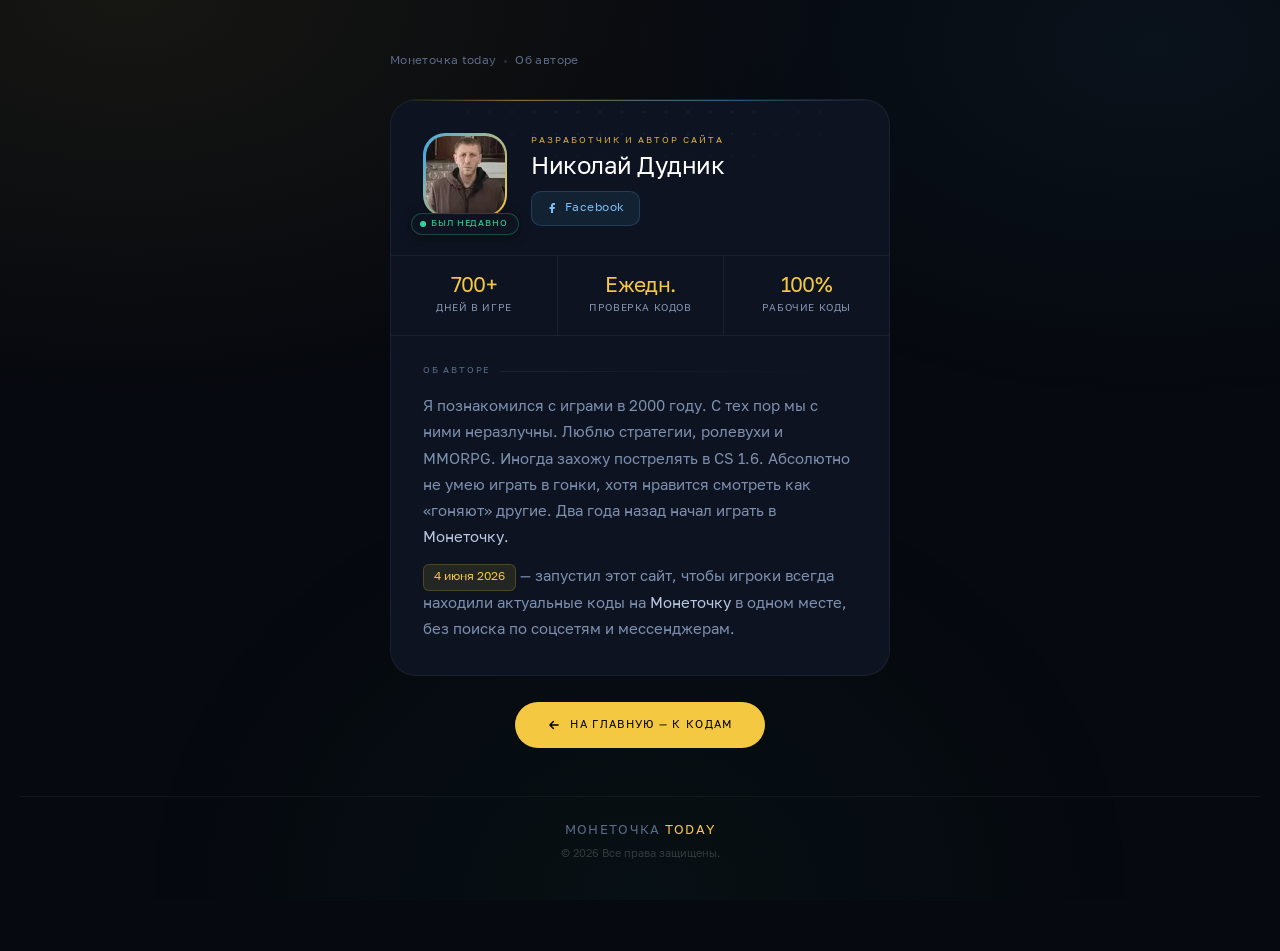
==== autor.html @ 675f3000 "Update autor.html" ====
<!DOCTYPE html>
<html lang="ru">
<head>
  <meta charset="utf-8"/>
  <meta content="width=device-width, initial-scale=1.0" name="viewport"/>
  <title>Николай Дудник — автор сайта Монеточка today</title>
  <meta name="description" content="Об авторе сайта monetochka.today — Николай Дудник, ежедневно проверяет промокоды для игры Монеточка."/>
  <link rel="canonical" href="https://monetochka.today/author.html"/>
  <meta property="og:url" content="https://monetochka.today/author.html"/>
  <meta property="og:type" content="profile"/>
  <meta property="og:title" content="Николай Дудник — автор Монеточка today"/>
  <meta property="og:description" content="Ежедневно проверяю промокоды для игры Монеточка и публикую только рабочие."/>
  <meta property="og:image" content="https://monetochka.today/image/au.webp"/>
  <meta property="og:locale" content="ru_RU"/>

  <script type="application/ld+json">
  {
    "@context": "https://schema.org",
    "@type": "Person",
    "name": "Николай Дудник",
    "description": "Автор сайта monetochka.today, ежедневно проверяет промокоды для игры Монеточка.",
    "url": "https://monetochka.today/author.html",
    "image": "https://monetochka.today/image/t1dgt-druqu.webp",
    "sameAs": ["https://www.facebook.com/100064073311598"]
  }
  </script>

  <style>
    @font-face {
      font-family: 'Golos Text';
      src: url('fonts/GolosTextVF-Regular.woff2') format('woff2');
      font-weight: 100 900;
      font-style: normal;
      font-display: swap;
    }

    *, *::before, *::after { box-sizing: border-box; margin: 0; padding: 0; }

    @media (prefers-reduced-motion: reduce) {
      *, *::before, *::after { animation: none !important; transition-duration: 0.01ms !important; }
    }

    :root {
      --bg:       #06090f;
      --c1:       #0d1320;
      --c2:       #111827;
      --gold:     #f5c842;
      --gold2:    #e8b820;
      --gold-a:   rgba(245,200,66,0.10);
      --gold-b:   rgba(245,200,66,0.20);
      --blue:     #4ea8de;
      --blue-a:   rgba(78,168,222,0.10);
      --blue-b:   rgba(78,168,222,0.22);
      --green:    #34d399;
      --green-a:  rgba(52,211,153,0.12);
      --green-b:  rgba(52,211,153,0.28);
      --text:     #dde4f0;
      --muted:    #5a6a88;
      --muted2:   #8494b0;
      --line:     rgba(255,255,255,0.055);
      --t:        0.22s cubic-bezier(.4,0,.2,1);
    }

    html { scroll-behavior: smooth; -webkit-text-size-adjust: 100%; }

    body {
      font-family: 'Golos Text', system-ui, sans-serif;
      font-size: 15px;
      line-height: 1.6;
      color: var(--text);
      background: var(--bg);
      min-height: 100vh;
      -webkit-font-smoothing: antialiased;
      overflow-x: hidden;
    }

    body::before {
      content: '';
      position: fixed;
      inset: 0;
      pointer-events: none;
      z-index: 0;
      background:
        radial-gradient(ellipse 55% 45% at 10% 0%,   rgba(245,200,66,.07) 0%, transparent 100%),
        radial-gradient(ellipse 45% 40% at 90% 5%,   rgba(78,168,222,.06) 0%, transparent 100%),
        radial-gradient(ellipse 40% 50% at 50% 100%, rgba(52,211,153,.04) 0%, transparent 100%);
    }

    .page {
      position: relative;
      z-index: 1;
      display: flex;
      flex-direction: column;
      align-items: center;
      padding: 52px 20px 64px;
    }

    .wrap {
      width: 100%;
      max-width: 500px;
    }

    /* BREADCRUMB */
    .crumb {
      display: flex;
      align-items: center;
      gap: 8px;
      margin-bottom: 28px;
      font-size: 12px;
      font-weight: 500;
      letter-spacing: 0.03em;
      color: var(--muted);
    }
    .crumb a { color: var(--muted); text-decoration: none; transition: color var(--t); }
    .crumb a:hover { color: var(--gold); }
    .crumb-sep { width: 3px; height: 3px; border-radius: 50%; background: var(--muted); opacity: 0.35; }

    /* CARD */
    .card {
      background: var(--c1);
      border: 1px solid var(--line);
      border-radius: 26px;
      overflow: hidden;
      animation: rise 0.55s cubic-bezier(.16,1,.3,1) both;
    }

    @keyframes rise {
      from { opacity: 0; transform: translateY(20px) scale(0.985); }
      to   { opacity: 1; transform: none; }
    }

    .card-strip {
      height: 1px;
      background: linear-gradient(90deg, transparent 0%, var(--gold) 25%, var(--blue) 65%, transparent 100%);
      opacity: 0.5;
    }

    /* HERO — горизонтальный, аватар и текст по центру */
    .hero {
      padding: 32px 32px 28px;
      display: flex;
      gap: 24px;
      align-items: center;
      position: relative;
      overflow: hidden;
    }

    .hero::before {
      content: '';
      position: absolute;
      inset: 0;
      background-image: radial-gradient(circle, rgba(255,255,255,0.07) 1px, transparent 1px);
      background-size: 22px 22px;
      mask-image: radial-gradient(ellipse 90% 100% at 50% -10%, black 0%, transparent 72%);
      pointer-events: none;
    }

    /* AVATAR */
    .av-wrap {
      flex-shrink: 0;
      position: relative;
      z-index: 1;
      /* отступ снизу под бейджик */
      margin-bottom: 10px;
    }

    .av-ring {
      width: 84px;
      height: 84px;
      border-radius: 22px;
      padding: 2.5px;
      background: conic-gradient(from 140deg, var(--gold) 0deg, var(--blue) 160deg, var(--gold) 360deg);
      animation: spin-ring 8s linear infinite;
    }

    @keyframes spin-ring {
      from { filter: hue-rotate(0deg); }
      to   { filter: hue-rotate(360deg); }
    }

    .av-inner {
      width: 100%;
      height: 100%;
      border-radius: 20px;
      overflow: hidden;
      background: var(--c2);
    }

    .av-inner img {
      display: block;
      width: 100%;
      height: 100%;
      object-fit: cover;
    }

    .av-badge {
      position: absolute;
      bottom: -18px;
      left: 50%;
      transform: translateX(-50%);
      display: flex;
      align-items: center;
      gap: 5px;
      background: var(--c1);
      border: 1px solid var(--green-b);
      border-radius: 20px;
      padding: 3px 10px 3px 8px;
      white-space: nowrap;
      box-shadow: 0 2px 12px rgba(0,0,0,0.4);
    }

    .av-dot {
      width: 6px;
      height: 6px;
      border-radius: 50%;
      background: var(--green);
      flex-shrink: 0;
      animation: pulse-dot 2.4s ease-in-out infinite;
    }

    @keyframes pulse-dot {
      0%, 100% { opacity: 1; }
      50%       { opacity: 0.35; }
    }

    .av-label {
      font-size: 9px;
      font-weight: 700;
      letter-spacing: 0.1em;
      text-transform: uppercase;
      color: var(--green);
    }

    /* NAME / ROLE */
    .hero-info {
      flex: 1;
      min-width: 0;
      position: relative;
      z-index: 1;
      display: flex;
      flex-direction: column;
      gap: 6px;
    }

    .hero-eyebrow {
      font-size: 9px;
      font-weight: 700;
      letter-spacing: 0.22em;
      text-transform: uppercase;
      color: var(--gold);
      opacity: 0.85;
    }

    .hero-name {
      font-size: 24px;
      font-weight: 800;
      letter-spacing: -0.02em;
      color: #fff;
      line-height: 1.1;
    }

    .fb-btn {
      display: inline-flex;
      align-items: center;
      gap: 7px;
      align-self: flex-start;
      background: var(--blue-a);
      border: 1px solid var(--blue-b);
      color: #7bbef6;
      padding: 7px 14px;
      border-radius: 10px;
      font-size: 12px;
      font-weight: 700;
      letter-spacing: 0.04em;
      text-decoration: none;
      margin-top: 4px;
      transition: background var(--t), border-color var(--t), transform var(--t);
    }

    .fb-btn:hover {
      background: rgba(78,168,222,0.16);
      border-color: rgba(78,168,222,0.38);
      transform: translateY(-1px);
      color: #a8d4f8;
    }

    .fb-btn svg {
      width: 12px; height: 12px;
      fill: currentColor;
      flex-shrink: 0;
    }

    /* STATS */
    .stats {
      display: grid;
      grid-template-columns: repeat(3, 1fr);
      border-top: 1px solid var(--line);
    }

    .stat {
      padding: 20px 10px;
      text-align: center;
      position: relative;
      transition: background var(--t);
    }

    .stat + .stat { border-left: 1px solid var(--line); }
    .stat:hover { background: var(--gold-a); }

    .stat::after {
      content: '';
      position: absolute;
      top: 0; left: 0; right: 0;
      height: 1px;
      background: var(--gold);
      opacity: 0;
      transition: opacity var(--t);
    }
    .stat:hover::after { opacity: 0.35; }

    .stat-n {
      font-size: 21px;
      font-weight: 800;
      letter-spacing: -0.025em;
      color: var(--gold);
      line-height: 1;
      margin-bottom: 5px;
    }

    .stat-l {
      font-size: 10px;
      font-weight: 600;
      letter-spacing: 0.06em;
      text-transform: uppercase;
      color: var(--muted2);
      line-height: 1.3;
    }

    /* BIO */
    .bio {
      padding: 28px 32px 32px;
      border-top: 1px solid var(--line);
    }

    .bio-heading {
      font-size: 9px;
      font-weight: 700;
      letter-spacing: 0.2em;
      text-transform: uppercase;
      color: var(--muted);
      margin-bottom: 16px;
      display: flex;
      align-items: center;
      gap: 10px;
    }
    .bio-heading::after {
      content: '';
      flex: 1;
      height: 1px;
      background: linear-gradient(90deg, var(--line), transparent);
    }

    .bio p {
      font-size: 14.5px;
      line-height: 1.8;
      color: #7c8fae;
      margin-bottom: 13px;
    }

    .bio p:last-child { margin-bottom: 0; }

    .bio strong {
      color: #b8c8e0;
      font-weight: 600;
    }

    .date-chip {
      display: inline-flex;
      align-items: center;
      gap: 5px;
      background: var(--gold-a);
      border: 1px solid var(--gold-b);
      color: var(--gold);
      font-size: 11.5px;
      font-weight: 700;
      padding: 2px 10px;
      border-radius: 6px;
      vertical-align: middle;
    }

    /* BACK BUTTON */
    .back {
      margin-top: 26px;
      text-align: center;
    }

    .btn-back {
      display: inline-flex;
      align-items: center;
      gap: 9px;
      background: var(--gold);
      color: #000;
      font-size: 11px;
      font-weight: 800;
      letter-spacing: 0.12em;
      text-transform: uppercase;
      padding: 14px 32px;
      border-radius: 50px;
      text-decoration: none;
      position: relative;
      overflow: hidden;
      transition: transform var(--t), box-shadow var(--t);
      box-shadow: 0 0 0 0 rgba(245,200,66,0);
    }

    .btn-back::before {
      content: '';
      position: absolute;
      top: 0;
      left: -75%;
      width: 50%;
      height: 100%;
      background: linear-gradient(90deg, transparent, rgba(255,255,255,0.35), transparent);
      transform: skewX(-20deg);
      animation: shimmer 3.5s ease-in-out infinite;
    }

    @keyframes shimmer {
      0%, 70%  { left: -75%; }
      100%     { left: 150%; }
    }

    .btn-back:hover {
      transform: translateY(-2px);
      box-shadow: 0 10px 30px rgba(245,200,66,0.28);
    }

    .btn-back:active { transform: translateY(0); }

    .btn-back svg {
      width: 14px; height: 14px;
      flex-shrink: 0;
      transition: transform var(--t);
    }

    .btn-back:hover svg { transform: translateX(-3px); }

    /* FOOTER */
    footer {
      position: relative;
      z-index: 1;
      width: 100%;
      text-align: center;
      margin-top: 48px;
      padding: 24px 20px;
      border-top: 1px solid var(--line);
    }

    .f-logo {
      font-size: 13px;
      font-weight: 800;
      letter-spacing: 0.1em;
      text-transform: uppercase;
      color: var(--muted);
      margin-bottom: 4px;
    }
    .f-logo span { color: var(--gold); }
    .f-copy { font-size: 11px; color: rgba(255,255,255,0.18); }

    /* RESPONSIVE */
    @media (max-width: 520px) {
      .page { padding: 32px 14px 52px; }
      .hero { padding: 24px 20px 22px; gap: 18px; }
      .bio  { padding: 22px 20px 26px; }
      .hero-name { font-size: 21px; }
      .av-ring { width: 74px; height: 74px; border-radius: 19px; }
      .av-inner { border-radius: 17px; }
    }

    @media (max-width: 360px) {
      .hero { flex-direction: column; align-items: center; text-align: center; }
      .fb-btn { align-self: center; }
    }
  </style>
</head>
<body>

<div class="page">
  <div class="wrap">

    <nav class="crumb" aria-label="Навигация">
      <a href="/">Монеточка today</a>
      <span class="crumb-sep"></span>
      <span>Об авторе</span>
    </nav>

    <div class="card">
      <div class="card-strip" aria-hidden="true"></div>

      <!-- HERO -->
      <div class="hero">
        <div class="av-wrap">
          <div class="av-ring" aria-hidden="true">
            <div class="av-inner">
              <img src="image/au.webp" alt="Фото Николая Дудника" width="84" height="84" loading="eager"/>
            </div>
          </div>
          <div class="av-badge" role="status">
            <span class="av-dot"></span>
            <span class="av-label" id="status-text">Онлайн</span>
          </div>
        </div>

        <div class="hero-info">
          <div class="hero-eyebrow">Разработчик и автор сайта</div>
          <h1 class="hero-name">Николай Дудник</h1>
          <a class="fb-btn"
             href="https://www.facebook.com/profile.php?id=100064073311598"
             rel="nofollow noopener noreferrer"
             target="_blank"
             aria-label="Профиль в Facebook">
            <svg viewBox="0 0 24 24" aria-hidden="true">
              <path d="M18 2H15C13.67 2 12.4 2.53 11.46 3.46C10.53 4.4 10 5.67 10 7V10H7V14H10V22H14V14H17L18 10H14V7C14 6.73 14.11 6.48 14.29 6.29C14.48 6.11 14.73 6 15 6H18V2Z"/>
            </svg>
            Facebook
          </a>
        </div>
      </div>

      <!-- STATS -->
      <div class="stats" role="list" aria-label="Статистика">
        <div class="stat" role="listitem">
          <div class="stat-n">700+</div>
          <div class="stat-l">Дней в игре</div>
        </div>
        <div class="stat" role="listitem">
          <div class="stat-n">Ежедн.</div>
          <div class="stat-l">Проверка кодов</div>
        </div>
        <div class="stat" role="listitem">
          <div class="stat-n">100%</div>
          <div class="stat-l">Рабочие коды</div>
        </div>
      </div>

      <!-- BIO -->
      <div class="bio">
        <div class="bio-heading" aria-hidden="true">Об авторе</div>
        <p>Я познакомился с играми в 2000 году. С тех пор мы с ними неразлучны. Люблю стратегии, ролевухи и MMORPG. Иногда захожу пострелять в CS&nbsp;1.6. Абсолютно не умею играть в гонки, хотя нравится смотреть как «гоняют» другие. Два года назад начал играть в <strong>Монеточку.</strong></p>
        <p><span class="date-chip">4 июня 2026</span> — запустил этот сайт, чтобы игроки всегда находили актуальные коды на <strong>Монеточку</strong> в одном месте, без поиска по соцсетям и мессенджерам.</p>
      </div>
    </div>

    <div class="back">
      <a class="btn-back" href="/">
        <svg fill="none" viewBox="0 0 24 24" aria-hidden="true">
          <path d="M19 12H5M5 12L11 18M5 12L11 6" stroke="currentColor" stroke-linecap="round" stroke-linejoin="round" stroke-width="2.5"/>
        </svg>
        На главную — к кодам
      </a>
    </div>

  </div>

  <footer>
    <div class="f-logo">Монеточка <span>today</span></div>
    <div class="f-copy">© 2026 Все права защищены.</div>
  </footer>
</div>

<script src="script.js" defer></script>

</body>
</html>
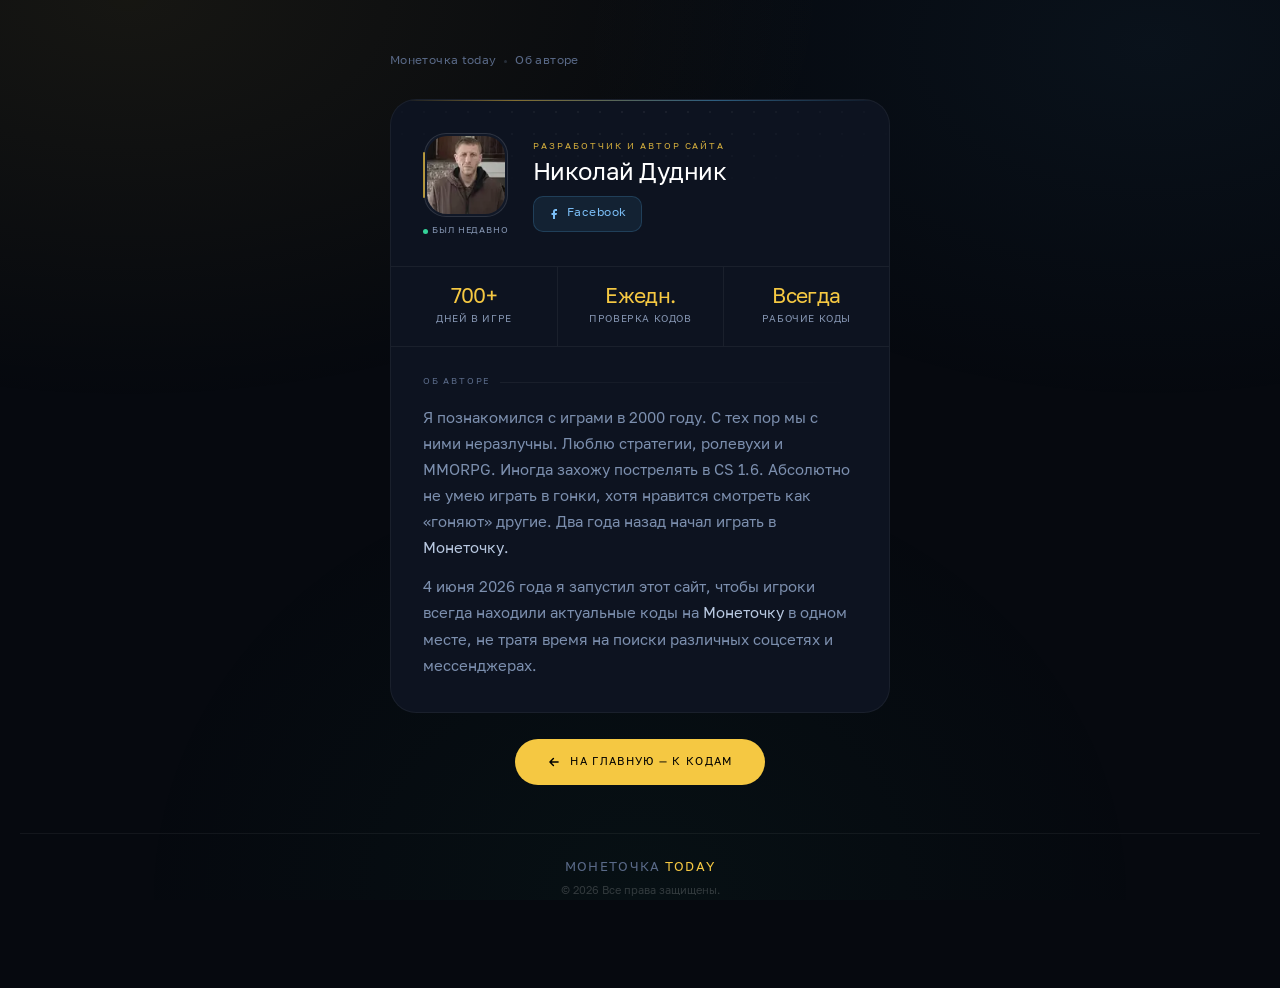
==== commit 1e1fbae8: "Update autor.html" ====
--- a/autor.html
+++ b/autor.html
@@ -12,492 +12,95 @@
   <meta property="og:description" content="Ежедневно проверяю промокоды для игры Монеточка и публикую только рабочие."/>
   <meta property="og:image" content="https://monetochka.today/image/au.webp"/>
   <meta property="og:locale" content="ru_RU"/>
+  <script type="application/ld+json">
+  {"@context":"https://schema.org","@type":"Person","name":"Николай Дудник","description":"Автор сайта monetochka.today, ежедневно проверяет промокоды для игры Монеточка.","url":"https://monetochka.today/author.html","image":"https://monetochka.today/image/t1dgt-druqu.webp","sameAs":["https://www.facebook.com/100064073311598"]}
+  </script>
+  <style>
+    @font-face{font-family:'Golos Text';src:url('fonts/GolosTextVF-Regular.woff2') format('woff2');font-weight:100 900;font-style:normal;font-display:swap}
+    *,*::before,*::after{box-sizing:border-box;margin:0;padding:0}
+    @media(prefers-reduced-motion:reduce){*,*::before,*::after{animation:none!important;transition-duration:0.01ms!important}}
+    :root{
+      --bg:#06090f;--c1:#0d1320;--c2:#111827;
+      --gold:#f5c842;--gold2:#e8b820;--gold-a:rgba(245,200,66,0.10);--gold-b:rgba(245,200,66,0.20);
+      --blue:#4ea8de;--blue-a:rgba(78,168,222,0.10);--blue-b:rgba(78,168,222,0.22);
+      --green:#34d399;--green-a:rgba(52,211,153,0.12);--green-b:rgba(52,211,153,0.28);
+      --text:#dde4f0;--muted:#5a6a88;--muted2:#8494b0;
+      --line:rgba(255,255,255,0.055);--t:0.22s cubic-bezier(.4,0,.2,1)
+    }
+    html{scroll-behavior:smooth;-webkit-text-size-adjust:100%}
+    body{font-family:'Golos Text',system-ui,sans-serif;font-size:15px;line-height:1.6;color:var(--text);background:var(--bg);min-height:100vh;-webkit-font-smoothing:antialiased;overflow-x:hidden}
+    body::before{content:'';position:fixed;inset:0;pointer-events:none;z-index:0;background:radial-gradient(ellipse 55% 45% at 10% 0%,rgba(245,200,66,.07) 0%,transparent 100%),radial-gradient(ellipse 45% 40% at 90% 5%,rgba(78,168,222,.06) 0%,transparent 100%),radial-gradient(ellipse 40% 50% at 50% 100%,rgba(52,211,153,.04) 0%,transparent 100%)}
+    .page{position:relative;z-index:1;display:flex;flex-direction:column;align-items:center;padding:52px 20px 64px}
+    .wrap{width:100%;max-width:500px}
+    .crumb{display:flex;align-items:center;gap:8px;margin-bottom:28px;font-size:12px;font-weight:500;letter-spacing:0.03em;color:var(--muted)}
+    .crumb a{color:var(--muted);text-decoration:none;transition:color var(--t)}
+    .crumb a:hover{color:var(--gold)}
+    .crumb-sep{width:3px;height:3px;border-radius:50%;background:var(--muted);opacity:0.35}
+    .card{background:var(--c1);border:1px solid var(--line);border-radius:26px;overflow:hidden;animation:rise 0.55s cubic-bezier(.16,1,.3,1) both}
+    @keyframes rise{from{opacity:0;transform:translateY(20px) scale(0.985)}to{opacity:1;transform:none}}
+    .card-strip{height:1px;background:linear-gradient(90deg,transparent 0%,var(--gold) 25%,var(--blue) 65%,transparent 100%);opacity:0.5}
+    .hero{padding:32px 32px 28px;display:flex;gap:24px;align-items:center;position:relative;overflow:hidden}
+    .hero::before{content:'';position:absolute;inset:0;background-image:radial-gradient(circle,rgba(255,255,255,0.07) 1px,transparent 1px);background-size:22px 22px;mask-image:radial-gradient(ellipse 90% 100% at 50% -10%,black 0%,transparent 72%);pointer-events:none}
 
-  <script type="application/ld+json">
-  {
-    "@context": "https://schema.org",
-    "@type": "Person",
-    "name": "Николай Дудник",
-    "description": "Автор сайта monetochka.today, ежедневно проверяет промокоды для игры Монеточка.",
-    "url": "https://monetochka.today/author.html",
-    "image": "https://monetochka.today/image/t1dgt-druqu.webp",
-    "sameAs": ["https://www.facebook.com/100064073311598"]
-  }
-  </script>
+    /* АВАТАРКА — строгая */
+    .av-wrap{flex-shrink:0;position:relative;z-index:1;display:flex;flex-direction:column;align-items:center;gap:7px}
+    .av-ring{width:84px;height:84px;border-radius:22px;padding:2px;background:var(--c2);border:1.5px solid rgba(255,255,255,0.12);position:relative}
+    .av-ring::before{content:'';position:absolute;left:-1.5px;top:18px;bottom:18px;width:2px;border-radius:2px;background:var(--gold);opacity:0.7}
+    .av-inner{width:100%;height:100%;border-radius:20px;overflow:hidden;background:var(--c2)}
+    .av-inner img{display:block;width:100%;height:100%;object-fit:cover;filter:saturate(0.85) brightness(0.97)}
 
-  <style>
-    @font-face {
-      font-family: 'Golos Text';
-      src: url('fonts/GolosTextVF-Regular.woff2') format('woff2');
-      font-weight: 100 900;
-      font-style: normal;
-      font-display: swap;
-    }
+    /* БЕЙДЖИК — под аватаркой, без фона */
+    .av-badge{display:flex;align-items:center;gap:4px}
+    .av-dot{width:5px;height:5px;border-radius:50%;background:var(--green);flex-shrink:0;animation:pulse-dot 2.4s ease-in-out infinite}
+    @keyframes pulse-dot{0%,100%{opacity:1}50%{opacity:0.35}}
+    .av-label{font-size:9px;font-weight:700;letter-spacing:0.1em;text-transform:uppercase;color:var(--muted2)}
 
-    *, *::before, *::after { box-sizing: border-box; margin: 0; padding: 0; }
-
-    @media (prefers-reduced-motion: reduce) {
-      *, *::before, *::after { animation: none !important; transition-duration: 0.01ms !important; }
-    }
-
-    :root {
-      --bg:       #06090f;
-      --c1:       #0d1320;
-      --c2:       #111827;
-      --gold:     #f5c842;
-      --gold2:    #e8b820;
-      --gold-a:   rgba(245,200,66,0.10);
-      --gold-b:   rgba(245,200,66,0.20);
-      --blue:     #4ea8de;
-      --blue-a:   rgba(78,168,222,0.10);
-      --blue-b:   rgba(78,168,222,0.22);
-      --green:    #34d399;
-      --green-a:  rgba(52,211,153,0.12);
-      --green-b:  rgba(52,211,153,0.28);
-      --text:     #dde4f0;
-      --muted:    #5a6a88;
-      --muted2:   #8494b0;
-      --line:     rgba(255,255,255,0.055);
-      --t:        0.22s cubic-bezier(.4,0,.2,1);
-    }
-
-    html { scroll-behavior: smooth; -webkit-text-size-adjust: 100%; }
-
-    body {
-      font-family: 'Golos Text', system-ui, sans-serif;
-      font-size: 15px;
-      line-height: 1.6;
-      color: var(--text);
-      background: var(--bg);
-      min-height: 100vh;
-      -webkit-font-smoothing: antialiased;
-      overflow-x: hidden;
-    }
-
-    body::before {
-      content: '';
-      position: fixed;
-      inset: 0;
-      pointer-events: none;
-      z-index: 0;
-      background:
-        radial-gradient(ellipse 55% 45% at 10% 0%,   rgba(245,200,66,.07) 0%, transparent 100%),
-        radial-gradient(ellipse 45% 40% at 90% 5%,   rgba(78,168,222,.06) 0%, transparent 100%),
-        radial-gradient(ellipse 40% 50% at 50% 100%, rgba(52,211,153,.04) 0%, transparent 100%);
-    }
-
-    .page {
-      position: relative;
-      z-index: 1;
-      display: flex;
-      flex-direction: column;
-      align-items: center;
-      padding: 52px 20px 64px;
-    }
-
-    .wrap {
-      width: 100%;
-      max-width: 500px;
-    }
-
-    /* BREADCRUMB */
-    .crumb {
-      display: flex;
-      align-items: center;
-      gap: 8px;
-      margin-bottom: 28px;
-      font-size: 12px;
-      font-weight: 500;
-      letter-spacing: 0.03em;
-      color: var(--muted);
-    }
-    .crumb a { color: var(--muted); text-decoration: none; transition: color var(--t); }
-    .crumb a:hover { color: var(--gold); }
-    .crumb-sep { width: 3px; height: 3px; border-radius: 50%; background: var(--muted); opacity: 0.35; }
-
-    /* CARD */
-    .card {
-      background: var(--c1);
-      border: 1px solid var(--line);
-      border-radius: 26px;
-      overflow: hidden;
-      animation: rise 0.55s cubic-bezier(.16,1,.3,1) both;
-    }
-
-    @keyframes rise {
-      from { opacity: 0; transform: translateY(20px) scale(0.985); }
-      to   { opacity: 1; transform: none; }
-    }
-
-    .card-strip {
-      height: 1px;
-      background: linear-gradient(90deg, transparent 0%, var(--gold) 25%, var(--blue) 65%, transparent 100%);
-      opacity: 0.5;
-    }
-
-    /* HERO — горизонтальный, аватар и текст по центру */
-    .hero {
-      padding: 32px 32px 28px;
-      display: flex;
-      gap: 24px;
-      align-items: center;
-      position: relative;
-      overflow: hidden;
-    }
-
-    .hero::before {
-      content: '';
-      position: absolute;
-      inset: 0;
-      background-image: radial-gradient(circle, rgba(255,255,255,0.07) 1px, transparent 1px);
-      background-size: 22px 22px;
-      mask-image: radial-gradient(ellipse 90% 100% at 50% -10%, black 0%, transparent 72%);
-      pointer-events: none;
-    }
-
-    /* AVATAR */
-    .av-wrap {
-      flex-shrink: 0;
-      position: relative;
-      z-index: 1;
-      /* отступ снизу под бейджик */
-      margin-bottom: 10px;
-    }
-
-    .av-ring {
-      width: 84px;
-      height: 84px;
-      border-radius: 22px;
-      padding: 2.5px;
-      background: conic-gradient(from 140deg, var(--gold) 0deg, var(--blue) 160deg, var(--gold) 360deg);
-      animation: spin-ring 8s linear infinite;
-    }
-
-    @keyframes spin-ring {
-      from { filter: hue-rotate(0deg); }
-      to   { filter: hue-rotate(360deg); }
-    }
-
-    .av-inner {
-      width: 100%;
-      height: 100%;
-      border-radius: 20px;
-      overflow: hidden;
-      background: var(--c2);
-    }
-
-    .av-inner img {
-      display: block;
-      width: 100%;
-      height: 100%;
-      object-fit: cover;
-    }
-
-    .av-badge {
-      position: absolute;
-      bottom: -18px;
-      left: 50%;
-      transform: translateX(-50%);
-      display: flex;
-      align-items: center;
-      gap: 5px;
-      background: var(--c1);
-      border: 1px solid var(--green-b);
-      border-radius: 20px;
-      padding: 3px 10px 3px 8px;
-      white-space: nowrap;
-      box-shadow: 0 2px 12px rgba(0,0,0,0.4);
-    }
-
-    .av-dot {
-      width: 6px;
-      height: 6px;
-      border-radius: 50%;
-      background: var(--green);
-      flex-shrink: 0;
-      animation: pulse-dot 2.4s ease-in-out infinite;
-    }
-
-    @keyframes pulse-dot {
-      0%, 100% { opacity: 1; }
-      50%       { opacity: 0.35; }
-    }
-
-    .av-label {
-      font-size: 9px;
-      font-weight: 700;
-      letter-spacing: 0.1em;
-      text-transform: uppercase;
-      color: var(--green);
-    }
-
-    /* NAME / ROLE */
-    .hero-info {
-      flex: 1;
-      min-width: 0;
-      position: relative;
-      z-index: 1;
-      display: flex;
-      flex-direction: column;
-      gap: 6px;
-    }
-
-    .hero-eyebrow {
-      font-size: 9px;
-      font-weight: 700;
-      letter-spacing: 0.22em;
-      text-transform: uppercase;
-      color: var(--gold);
-      opacity: 0.85;
-    }
-
-    .hero-name {
-      font-size: 24px;
-      font-weight: 800;
-      letter-spacing: -0.02em;
-      color: #fff;
-      line-height: 1.1;
-    }
-
-    .fb-btn {
-      display: inline-flex;
-      align-items: center;
-      gap: 7px;
-      align-self: flex-start;
-      background: var(--blue-a);
-      border: 1px solid var(--blue-b);
-      color: #7bbef6;
-      padding: 7px 14px;
-      border-radius: 10px;
-      font-size: 12px;
-      font-weight: 700;
-      letter-spacing: 0.04em;
-      text-decoration: none;
-      margin-top: 4px;
-      transition: background var(--t), border-color var(--t), transform var(--t);
-    }
-
-    .fb-btn:hover {
-      background: rgba(78,168,222,0.16);
-      border-color: rgba(78,168,222,0.38);
-      transform: translateY(-1px);
-      color: #a8d4f8;
-    }
-
-    .fb-btn svg {
-      width: 12px; height: 12px;
-      fill: currentColor;
-      flex-shrink: 0;
-    }
-
-    /* STATS */
-    .stats {
-      display: grid;
-      grid-template-columns: repeat(3, 1fr);
-      border-top: 1px solid var(--line);
-    }
-
-    .stat {
-      padding: 20px 10px;
-      text-align: center;
-      position: relative;
-      transition: background var(--t);
-    }
-
-    .stat + .stat { border-left: 1px solid var(--line); }
-    .stat:hover { background: var(--gold-a); }
-
-    .stat::after {
-      content: '';
-      position: absolute;
-      top: 0; left: 0; right: 0;
-      height: 1px;
-      background: var(--gold);
-      opacity: 0;
-      transition: opacity var(--t);
-    }
-    .stat:hover::after { opacity: 0.35; }
-
-    .stat-n {
-      font-size: 21px;
-      font-weight: 800;
-      letter-spacing: -0.025em;
-      color: var(--gold);
-      line-height: 1;
-      margin-bottom: 5px;
-    }
-
-    .stat-l {
-      font-size: 10px;
-      font-weight: 600;
-      letter-spacing: 0.06em;
-      text-transform: uppercase;
-      color: var(--muted2);
-      line-height: 1.3;
-    }
-
-    /* BIO */
-    .bio {
-      padding: 28px 32px 32px;
-      border-top: 1px solid var(--line);
-    }
-
-    .bio-heading {
-      font-size: 9px;
-      font-weight: 700;
-      letter-spacing: 0.2em;
-      text-transform: uppercase;
-      color: var(--muted);
-      margin-bottom: 16px;
-      display: flex;
-      align-items: center;
-      gap: 10px;
-    }
-    .bio-heading::after {
-      content: '';
-      flex: 1;
-      height: 1px;
-      background: linear-gradient(90deg, var(--line), transparent);
-    }
-
-    .bio p {
-      font-size: 14.5px;
-      line-height: 1.8;
-      color: #7c8fae;
-      margin-bottom: 13px;
-    }
-
-    .bio p:last-child { margin-bottom: 0; }
-
-    .bio strong {
-      color: #b8c8e0;
-      font-weight: 600;
-    }
-
-    .date-chip {
-      display: inline-flex;
-      align-items: center;
-      gap: 5px;
-      background: var(--gold-a);
-      border: 1px solid var(--gold-b);
-      color: var(--gold);
-      font-size: 11.5px;
-      font-weight: 700;
-      padding: 2px 10px;
-      border-radius: 6px;
-      vertical-align: middle;
-    }
-
-    /* BACK BUTTON */
-    .back {
-      margin-top: 26px;
-      text-align: center;
-    }
-
-    .btn-back {
-      display: inline-flex;
-      align-items: center;
-      gap: 9px;
-      background: var(--gold);
-      color: #000;
-      font-size: 11px;
-      font-weight: 800;
-      letter-spacing: 0.12em;
-      text-transform: uppercase;
-      padding: 14px 32px;
-      border-radius: 50px;
-      text-decoration: none;
-      position: relative;
-      overflow: hidden;
-      transition: transform var(--t), box-shadow var(--t);
-      box-shadow: 0 0 0 0 rgba(245,200,66,0);
-    }
-
-    .btn-back::before {
-      content: '';
-      position: absolute;
-      top: 0;
-      left: -75%;
-      width: 50%;
-      height: 100%;
-      background: linear-gradient(90deg, transparent, rgba(255,255,255,0.35), transparent);
-      transform: skewX(-20deg);
-      animation: shimmer 3.5s ease-in-out infinite;
-    }
-
-    @keyframes shimmer {
-      0%, 70%  { left: -75%; }
-      100%     { left: 150%; }
-    }
-
-    .btn-back:hover {
-      transform: translateY(-2px);
-      box-shadow: 0 10px 30px rgba(245,200,66,0.28);
-    }
-
-    .btn-back:active { transform: translateY(0); }
-
-    .btn-back svg {
-      width: 14px; height: 14px;
-      flex-shrink: 0;
-      transition: transform var(--t);
-    }
-
-    .btn-back:hover svg { transform: translateX(-3px); }
-
-    /* FOOTER */
-    footer {
-      position: relative;
-      z-index: 1;
-      width: 100%;
-      text-align: center;
-      margin-top: 48px;
-      padding: 24px 20px;
-      border-top: 1px solid var(--line);
-    }
-
-    .f-logo {
-      font-size: 13px;
-      font-weight: 800;
-      letter-spacing: 0.1em;
-      text-transform: uppercase;
-      color: var(--muted);
-      margin-bottom: 4px;
-    }
-    .f-logo span { color: var(--gold); }
-    .f-copy { font-size: 11px; color: rgba(255,255,255,0.18); }
-
-    /* RESPONSIVE */
-    @media (max-width: 520px) {
-      .page { padding: 32px 14px 52px; }
-      .hero { padding: 24px 20px 22px; gap: 18px; }
-      .bio  { padding: 22px 20px 26px; }
-      .hero-name { font-size: 21px; }
-      .av-ring { width: 74px; height: 74px; border-radius: 19px; }
-      .av-inner { border-radius: 17px; }
-    }
-
-    @media (max-width: 360px) {
-      .hero { flex-direction: column; align-items: center; text-align: center; }
-      .fb-btn { align-self: center; }
-    }
+    .hero-info{flex:1;min-width:0;position:relative;z-index:1;display:flex;flex-direction:column;gap:6px}
+    .hero-eyebrow{font-size:9px;font-weight:700;letter-spacing:0.22em;text-transform:uppercase;color:var(--gold);opacity:0.85}
+    .hero-name{font-size:24px;font-weight:800;letter-spacing:-0.02em;color:#fff;line-height:1.1}
+    .fb-btn{display:inline-flex;align-items:center;gap:7px;align-self:flex-start;background:var(--blue-a);border:1px solid var(--blue-b);color:#7bbef6;padding:7px 14px;border-radius:10px;font-size:12px;font-weight:700;letter-spacing:0.04em;text-decoration:none;margin-top:4px;transition:background var(--t),border-color var(--t),transform var(--t)}
+    .fb-btn:hover{background:rgba(78,168,222,0.16);border-color:rgba(78,168,222,0.38);transform:translateY(-1px);color:#a8d4f8}
+    .fb-btn svg{width:12px;height:12px;fill:currentColor;flex-shrink:0}
+    .stats{display:grid;grid-template-columns:repeat(3,1fr);border-top:1px solid var(--line)}
+    .stat{padding:20px 10px;text-align:center;position:relative;transition:background var(--t)}
+    .stat+.stat{border-left:1px solid var(--line)}
+    .stat:hover{background:var(--gold-a)}
+    .stat::after{content:'';position:absolute;top:0;left:0;right:0;height:1px;background:var(--gold);opacity:0;transition:opacity var(--t)}
+    .stat:hover::after{opacity:0.35}
+    .stat-n{font-size:21px;font-weight:800;letter-spacing:-0.025em;color:var(--gold);line-height:1;margin-bottom:5px}
+    .stat-l{font-size:10px;font-weight:600;letter-spacing:0.06em;text-transform:uppercase;color:var(--muted2);line-height:1.3}
+    .bio{padding:28px 32px 32px;border-top:1px solid var(--line)}
+    .bio-heading{font-size:9px;font-weight:700;letter-spacing:0.2em;text-transform:uppercase;color:var(--muted);margin-bottom:16px;display:flex;align-items:center;gap:10px}
+    .bio-heading::after{content:'';flex:1;height:1px;background:linear-gradient(90deg,var(--line),transparent)}
+    .bio p{font-size:14.5px;line-height:1.8;color:#7c8fae;margin-bottom:13px}
+    .bio p:last-child{margin-bottom:0}
+    .bio strong{color:#b8c8e0;font-weight:600}
+    .back{margin-top:26px;text-align:center}
+    .btn-back{display:inline-flex;align-items:center;gap:9px;background:var(--gold);color:#000;font-size:11px;font-weight:800;letter-spacing:0.12em;text-transform:uppercase;padding:14px 32px;border-radius:50px;text-decoration:none;position:relative;overflow:hidden;transition:transform var(--t),box-shadow var(--t);box-shadow:0 0 0 0 rgba(245,200,66,0)}
+    .btn-back::before{content:'';position:absolute;top:0;left:-75%;width:50%;height:100%;background:linear-gradient(90deg,transparent,rgba(255,255,255,0.35),transparent);transform:skewX(-20deg);animation:shimmer 3.5s ease-in-out infinite}
+    @keyframes shimmer{0%,70%{left:-75%}100%{left:150%}}
+    .btn-back:hover{transform:translateY(-2px);box-shadow:0 10px 30px rgba(245,200,66,0.28)}
+    .btn-back:active{transform:translateY(0)}
+    .btn-back svg{width:14px;height:14px;flex-shrink:0;transition:transform var(--t)}
+    .btn-back:hover svg{transform:translateX(-3px)}
+    footer{position:relative;z-index:1;width:100%;text-align:center;margin-top:48px;padding:24px 20px;border-top:1px solid var(--line)}
+    .f-logo{font-size:13px;font-weight:800;letter-spacing:0.1em;text-transform:uppercase;color:var(--muted);margin-bottom:4px}
+    .f-logo span{color:var(--gold)}
+    .f-copy{font-size:11px;color:rgba(255,255,255,0.18)}
+    @media(max-width:520px){.page{padding:32px 14px 52px}.hero{padding:24px 20px 22px;gap:18px}.bio{padding:22px 20px 26px}.hero-name{font-size:21px}.av-ring{width:74px;height:74px;border-radius:19px}.av-inner{border-radius:17px}}
+    @media(max-width:360px){.hero{flex-direction:column;align-items:center;text-align:center}.fb-btn{align-self:center}}
   </style>
 </head>
 <body>
-
 <div class="page">
   <div class="wrap">
-
     <nav class="crumb" aria-label="Навигация">
       <a href="/">Монеточка today</a>
       <span class="crumb-sep"></span>
       <span>Об авторе</span>
     </nav>
-
     <div class="card">
       <div class="card-strip" aria-hidden="true"></div>
-
-      <!-- HERO -->
       <div class="hero">
         <div class="av-wrap">
           <div class="av-ring" aria-hidden="true">
@@ -510,65 +113,38 @@
             <span class="av-label" id="status-text">Онлайн</span>
           </div>
         </div>
-
         <div class="hero-info">
           <div class="hero-eyebrow">Разработчик и автор сайта</div>
           <h1 class="hero-name">Николай Дудник</h1>
-          <a class="fb-btn"
-             href="https://www.facebook.com/profile.php?id=100064073311598"
-             rel="nofollow noopener noreferrer"
-             target="_blank"
-             aria-label="Профиль в Facebook">
-            <svg viewBox="0 0 24 24" aria-hidden="true">
-              <path d="M18 2H15C13.67 2 12.4 2.53 11.46 3.46C10.53 4.4 10 5.67 10 7V10H7V14H10V22H14V14H17L18 10H14V7C14 6.73 14.11 6.48 14.29 6.29C14.48 6.11 14.73 6 15 6H18V2Z"/>
-            </svg>
+          <a class="fb-btn" href="https://www.facebook.com/profile.php?id=100064073311598" rel="nofollow noopener noreferrer" target="_blank" aria-label="Профиль в Facebook">
+            <svg viewBox="0 0 24 24" aria-hidden="true"><path d="M18 2H15C13.67 2 12.4 2.53 11.46 3.46C10.53 4.4 10 5.67 10 7V10H7V14H10V22H14V14H17L18 10H14V7C14 6.73 14.11 6.48 14.29 6.29C14.48 6.11 14.73 6 15 6H18V2Z"/></svg>
             Facebook
           </a>
         </div>
       </div>
-
-      <!-- STATS -->
       <div class="stats" role="list" aria-label="Статистика">
-        <div class="stat" role="listitem">
-          <div class="stat-n">700+</div>
-          <div class="stat-l">Дней в игре</div>
-        </div>
-        <div class="stat" role="listitem">
-          <div class="stat-n">Ежедн.</div>
-          <div class="stat-l">Проверка кодов</div>
-        </div>
-        <div class="stat" role="listitem">
-          <div class="stat-n">100%</div>
-          <div class="stat-l">Рабочие коды</div>
-        </div>
+        <div class="stat" role="listitem"><div class="stat-n">700+</div><div class="stat-l">Дней в игре</div></div>
+        <div class="stat" role="listitem"><div class="stat-n">Ежедн.</div><div class="stat-l">Проверка кодов</div></div>
+        <div class="stat" role="listitem"><div class="stat-n">Всегда</div><div class="stat-l">Рабочие коды</div></div>
       </div>
-
-      <!-- BIO -->
       <div class="bio">
         <div class="bio-heading" aria-hidden="true">Об авторе</div>
         <p>Я познакомился с играми в 2000 году. С тех пор мы с ними неразлучны. Люблю стратегии, ролевухи и MMORPG. Иногда захожу пострелять в CS&nbsp;1.6. Абсолютно не умею играть в гонки, хотя нравится смотреть как «гоняют» другие. Два года назад начал играть в <strong>Монеточку.</strong></p>
-        <p><span class="date-chip">4 июня 2026</span> — запустил этот сайт, чтобы игроки всегда находили актуальные коды на <strong>Монеточку</strong> в одном месте, без поиска по соцсетям и мессенджерам.</p>
+        <p>4 июня 2026 года я запустил этот сайт, чтобы игроки всегда находили актуальные коды на <strong>Монеточку</strong> в одном месте, не тратя время на поиски различных соцсетях и мессенджерах.</p>
       </div>
     </div>
-
     <div class="back">
       <a class="btn-back" href="/">
-        <svg fill="none" viewBox="0 0 24 24" aria-hidden="true">
-          <path d="M19 12H5M5 12L11 18M5 12L11 6" stroke="currentColor" stroke-linecap="round" stroke-linejoin="round" stroke-width="2.5"/>
-        </svg>
+        <svg fill="none" viewBox="0 0 24 24" aria-hidden="true"><path d="M19 12H5M5 12L11 18M5 12L11 6" stroke="currentColor" stroke-linecap="round" stroke-linejoin="round" stroke-width="2.5"/></svg>
         На главную — к кодам
       </a>
     </div>
-
   </div>
-
   <footer>
     <div class="f-logo">Монеточка <span>today</span></div>
     <div class="f-copy">© 2026 Все права защищены.</div>
   </footer>
 </div>
-
 <script src="script.js" defer></script>
-
 </body>
 </html>
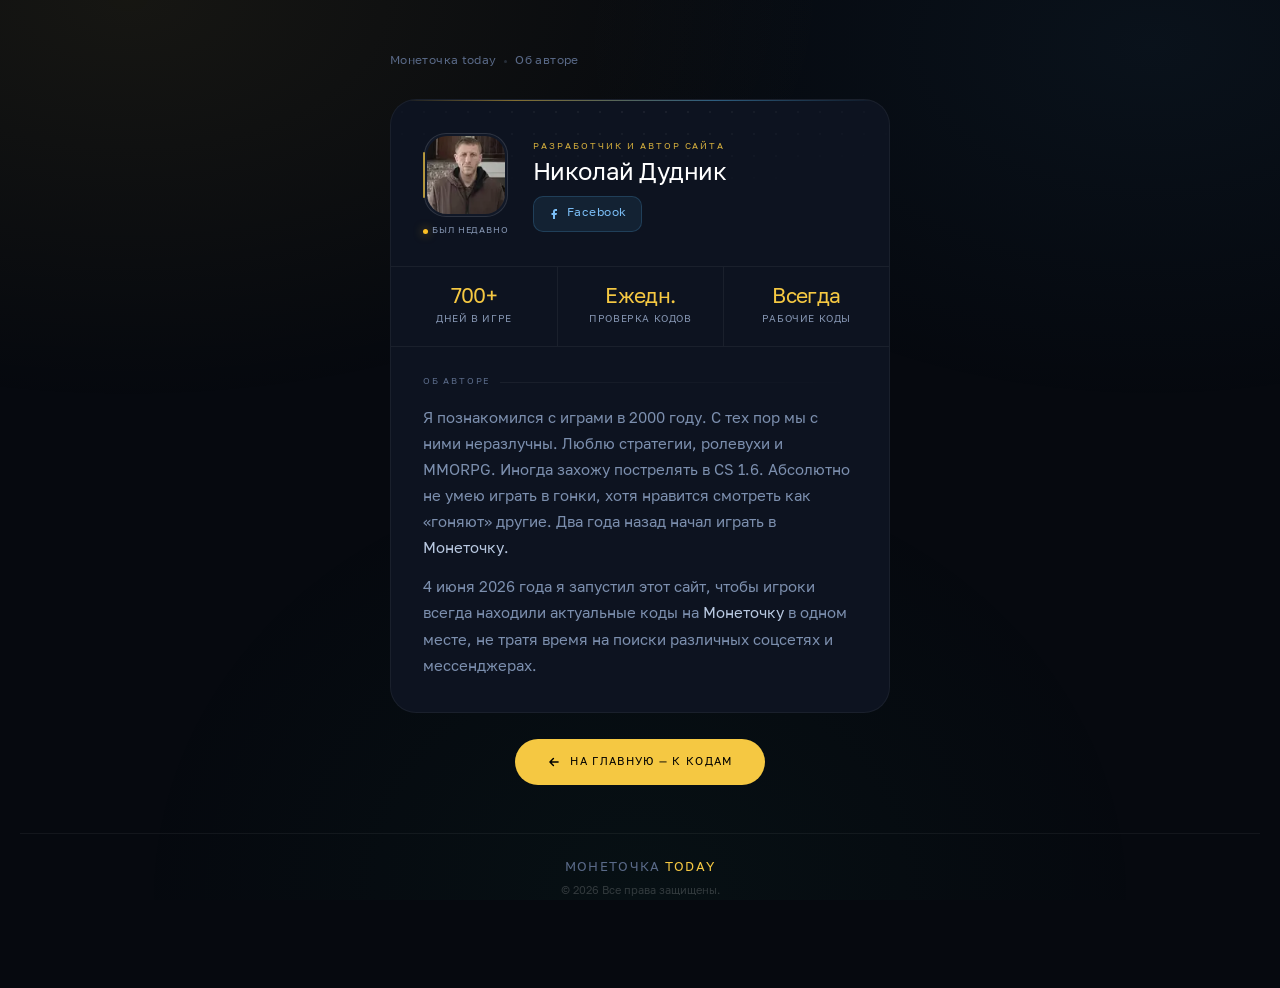
==== commit ea3119cc: "Update autor.html" ====
--- a/autor.html
+++ b/autor.html
@@ -1,150 +1,640 @@
 <!DOCTYPE html>
 <html lang="ru">
 <head>
-  <meta charset="utf-8"/>
-  <meta content="width=device-width, initial-scale=1.0" name="viewport"/>
-  <title>Николай Дудник — автор сайта Монеточка today</title>
-  <meta name="description" content="Об авторе сайта monetochka.today — Николай Дудник, ежедневно проверяет промокоды для игры Монеточка."/>
-  <link rel="canonical" href="https://monetochka.today/author.html"/>
-  <meta property="og:url" content="https://monetochka.today/author.html"/>
-  <meta property="og:type" content="profile"/>
-  <meta property="og:title" content="Николай Дудник — автор Монеточка today"/>
-  <meta property="og:description" content="Ежедневно проверяю промокоды для игры Монеточка и публикую только рабочие."/>
-  <meta property="og:image" content="https://monetochka.today/image/au.webp"/>
-  <meta property="og:locale" content="ru_RU"/>
-  <script type="application/ld+json">
-  {"@context":"https://schema.org","@type":"Person","name":"Николай Дудник","description":"Автор сайта monetochka.today, ежедневно проверяет промокоды для игры Монеточка.","url":"https://monetochka.today/author.html","image":"https://monetochka.today/image/t1dgt-druqu.webp","sameAs":["https://www.facebook.com/100064073311598"]}
-  </script>
-  <style>
-    @font-face{font-family:'Golos Text';src:url('fonts/GolosTextVF-Regular.woff2') format('woff2');font-weight:100 900;font-style:normal;font-display:swap}
-    *,*::before,*::after{box-sizing:border-box;margin:0;padding:0}
-    @media(prefers-reduced-motion:reduce){*,*::before,*::after{animation:none!important;transition-duration:0.01ms!important}}
-    :root{
-      --bg:#06090f;--c1:#0d1320;--c2:#111827;
-      --gold:#f5c842;--gold2:#e8b820;--gold-a:rgba(245,200,66,0.10);--gold-b:rgba(245,200,66,0.20);
-      --blue:#4ea8de;--blue-a:rgba(78,168,222,0.10);--blue-b:rgba(78,168,222,0.22);
-      --green:#34d399;--green-a:rgba(52,211,153,0.12);--green-b:rgba(52,211,153,0.28);
-      --text:#dde4f0;--muted:#5a6a88;--muted2:#8494b0;
-      --line:rgba(255,255,255,0.055);--t:0.22s cubic-bezier(.4,0,.2,1)
-    }
-    html{scroll-behavior:smooth;-webkit-text-size-adjust:100%}
-    body{font-family:'Golos Text',system-ui,sans-serif;font-size:15px;line-height:1.6;color:var(--text);background:var(--bg);min-height:100vh;-webkit-font-smoothing:antialiased;overflow-x:hidden}
-    body::before{content:'';position:fixed;inset:0;pointer-events:none;z-index:0;background:radial-gradient(ellipse 55% 45% at 10% 0%,rgba(245,200,66,.07) 0%,transparent 100%),radial-gradient(ellipse 45% 40% at 90% 5%,rgba(78,168,222,.06) 0%,transparent 100%),radial-gradient(ellipse 40% 50% at 50% 100%,rgba(52,211,153,.04) 0%,transparent 100%)}
-    .page{position:relative;z-index:1;display:flex;flex-direction:column;align-items:center;padding:52px 20px 64px}
-    .wrap{width:100%;max-width:500px}
-    .crumb{display:flex;align-items:center;gap:8px;margin-bottom:28px;font-size:12px;font-weight:500;letter-spacing:0.03em;color:var(--muted)}
-    .crumb a{color:var(--muted);text-decoration:none;transition:color var(--t)}
-    .crumb a:hover{color:var(--gold)}
-    .crumb-sep{width:3px;height:3px;border-radius:50%;background:var(--muted);opacity:0.35}
-    .card{background:var(--c1);border:1px solid var(--line);border-radius:26px;overflow:hidden;animation:rise 0.55s cubic-bezier(.16,1,.3,1) both}
-    @keyframes rise{from{opacity:0;transform:translateY(20px) scale(0.985)}to{opacity:1;transform:none}}
-    .card-strip{height:1px;background:linear-gradient(90deg,transparent 0%,var(--gold) 25%,var(--blue) 65%,transparent 100%);opacity:0.5}
-    .hero{padding:32px 32px 28px;display:flex;gap:24px;align-items:center;position:relative;overflow:hidden}
-    .hero::before{content:'';position:absolute;inset:0;background-image:radial-gradient(circle,rgba(255,255,255,0.07) 1px,transparent 1px);background-size:22px 22px;mask-image:radial-gradient(ellipse 90% 100% at 50% -10%,black 0%,transparent 72%);pointer-events:none}
-
-    /* АВАТАРКА — строгая */
-    .av-wrap{flex-shrink:0;position:relative;z-index:1;display:flex;flex-direction:column;align-items:center;gap:7px}
-    .av-ring{width:84px;height:84px;border-radius:22px;padding:2px;background:var(--c2);border:1.5px solid rgba(255,255,255,0.12);position:relative}
-    .av-ring::before{content:'';position:absolute;left:-1.5px;top:18px;bottom:18px;width:2px;border-radius:2px;background:var(--gold);opacity:0.7}
-    .av-inner{width:100%;height:100%;border-radius:20px;overflow:hidden;background:var(--c2)}
-    .av-inner img{display:block;width:100%;height:100%;object-fit:cover;filter:saturate(0.85) brightness(0.97)}
-
-    /* БЕЙДЖИК — под аватаркой, без фона */
-    .av-badge{display:flex;align-items:center;gap:4px}
-    .av-dot{width:5px;height:5px;border-radius:50%;background:var(--green);flex-shrink:0;animation:pulse-dot 2.4s ease-in-out infinite}
-    @keyframes pulse-dot{0%,100%{opacity:1}50%{opacity:0.35}}
-    .av-label{font-size:9px;font-weight:700;letter-spacing:0.1em;text-transform:uppercase;color:var(--muted2)}
-
-    .hero-info{flex:1;min-width:0;position:relative;z-index:1;display:flex;flex-direction:column;gap:6px}
-    .hero-eyebrow{font-size:9px;font-weight:700;letter-spacing:0.22em;text-transform:uppercase;color:var(--gold);opacity:0.85}
-    .hero-name{font-size:24px;font-weight:800;letter-spacing:-0.02em;color:#fff;line-height:1.1}
-    .fb-btn{display:inline-flex;align-items:center;gap:7px;align-self:flex-start;background:var(--blue-a);border:1px solid var(--blue-b);color:#7bbef6;padding:7px 14px;border-radius:10px;font-size:12px;font-weight:700;letter-spacing:0.04em;text-decoration:none;margin-top:4px;transition:background var(--t),border-color var(--t),transform var(--t)}
-    .fb-btn:hover{background:rgba(78,168,222,0.16);border-color:rgba(78,168,222,0.38);transform:translateY(-1px);color:#a8d4f8}
-    .fb-btn svg{width:12px;height:12px;fill:currentColor;flex-shrink:0}
-    .stats{display:grid;grid-template-columns:repeat(3,1fr);border-top:1px solid var(--line)}
-    .stat{padding:20px 10px;text-align:center;position:relative;transition:background var(--t)}
-    .stat+.stat{border-left:1px solid var(--line)}
-    .stat:hover{background:var(--gold-a)}
-    .stat::after{content:'';position:absolute;top:0;left:0;right:0;height:1px;background:var(--gold);opacity:0;transition:opacity var(--t)}
-    .stat:hover::after{opacity:0.35}
-    .stat-n{font-size:21px;font-weight:800;letter-spacing:-0.025em;color:var(--gold);line-height:1;margin-bottom:5px}
-    .stat-l{font-size:10px;font-weight:600;letter-spacing:0.06em;text-transform:uppercase;color:var(--muted2);line-height:1.3}
-    .bio{padding:28px 32px 32px;border-top:1px solid var(--line)}
-    .bio-heading{font-size:9px;font-weight:700;letter-spacing:0.2em;text-transform:uppercase;color:var(--muted);margin-bottom:16px;display:flex;align-items:center;gap:10px}
-    .bio-heading::after{content:'';flex:1;height:1px;background:linear-gradient(90deg,var(--line),transparent)}
-    .bio p{font-size:14.5px;line-height:1.8;color:#7c8fae;margin-bottom:13px}
-    .bio p:last-child{margin-bottom:0}
-    .bio strong{color:#b8c8e0;font-weight:600}
-    .back{margin-top:26px;text-align:center}
-    .btn-back{display:inline-flex;align-items:center;gap:9px;background:var(--gold);color:#000;font-size:11px;font-weight:800;letter-spacing:0.12em;text-transform:uppercase;padding:14px 32px;border-radius:50px;text-decoration:none;position:relative;overflow:hidden;transition:transform var(--t),box-shadow var(--t);box-shadow:0 0 0 0 rgba(245,200,66,0)}
-    .btn-back::before{content:'';position:absolute;top:0;left:-75%;width:50%;height:100%;background:linear-gradient(90deg,transparent,rgba(255,255,255,0.35),transparent);transform:skewX(-20deg);animation:shimmer 3.5s ease-in-out infinite}
-    @keyframes shimmer{0%,70%{left:-75%}100%{left:150%}}
-    .btn-back:hover{transform:translateY(-2px);box-shadow:0 10px 30px rgba(245,200,66,0.28)}
-    .btn-back:active{transform:translateY(0)}
-    .btn-back svg{width:14px;height:14px;flex-shrink:0;transition:transform var(--t)}
-    .btn-back:hover svg{transform:translateX(-3px)}
-    footer{position:relative;z-index:1;width:100%;text-align:center;margin-top:48px;padding:24px 20px;border-top:1px solid var(--line)}
-    .f-logo{font-size:13px;font-weight:800;letter-spacing:0.1em;text-transform:uppercase;color:var(--muted);margin-bottom:4px}
-    .f-logo span{color:var(--gold)}
-    .f-copy{font-size:11px;color:rgba(255,255,255,0.18)}
-    @media(max-width:520px){.page{padding:32px 14px 52px}.hero{padding:24px 20px 22px;gap:18px}.bio{padding:22px 20px 26px}.hero-name{font-size:21px}.av-ring{width:74px;height:74px;border-radius:19px}.av-inner{border-radius:17px}}
-    @media(max-width:360px){.hero{flex-direction:column;align-items:center;text-align:center}.fb-btn{align-self:center}}
-  </style>
+    <meta charset="utf-8"/>
+    <meta content="width=device-width, initial-scale=1.0" name="viewport"/>
+    <title>Николай Дудник — автор сайта Монеточка today</title>
+    <meta name="description" content="Об авторе сайта monetochka.today — Николай Дудник, ежедневно проверяет промокоды для игры Монеточка."/>
+    <link rel="canonical" href="https://monetochka.today/author.html"/>
+    <meta property="og:url" content="https://monetochka.today/author.html"/>
+    <meta property="og:type" content="profile"/>
+    <meta property="og:title" content="Николай Дудник — автор Монеточка today"/>
+    <meta property="og:description" content="Ежедневно проверяю промокоды для игры Монеточка и публикую только рабочие."/>
+    <meta property="og:image" content="https://monetochka.today/image/au.webp"/>
+    <meta property="og:locale" content="ru_RU"/>
+    <script type="application/ld+json">
+        {"@context":"https://schema.org","@type":"Person","name":"Николай Дудник","description":"Автор сайта monetochka.today, ежедневно проверяет промокоды для игры Монеточка.","url":"https://monetochka.today/author.html","image":"https://monetochka.today/image/t1dgt-druqu.webp","sameAs":["https://www.facebook.com/100064073311598"]}
+    </script>
+    <style>
+        @font-face {
+            font-family: 'Golos Text';
+            src: url('fonts/GolosTextVF-Regular.woff2') format('woff2');
+            font-weight: 100 900;
+            font-style: normal;
+            font-display: swap;
+        }
+
+        *,
+        *::before,
+        *::after {
+            box-sizing: border-box;
+            margin: 0;
+            padding: 0;
+        }
+
+        @media(prefers-reduced-motion:reduce) {
+            *,
+            *::before,
+            *::after {
+                animation: none !important;
+                transition-duration: 0.01ms !important;
+            }
+        }
+
+        :root {
+            --bg: #06090f;
+            --c1: #0d1320;
+            --c2: #111827;
+            --gold: #f5c842;
+            --gold2: #e8b820;
+            --gold-a: rgba(245, 200, 66, 0.10);
+            --gold-b: rgba(245, 200, 66, 0.20);
+            --blue: #4ea8de;
+            --blue-a: rgba(78, 168, 222, 0.10);
+            --blue-b: rgba(78, 168, 222, 0.22);
+            --green: #34d399;
+            --green-a: rgba(52, 211, 153, 0.12);
+            --green-b: rgba(52, 211, 153, 0.28);
+            /* новые цвета для статусов */
+            --red: #ef4444;
+            --red-a: rgba(239, 68, 68, 0.15);
+            --yellow: #f59e0b;
+            --yellow-a: rgba(245, 158, 11, 0.15);
+            --text: #dde4f0;
+            --muted: #5a6a88;
+            --muted2: #8494b0;
+            --line: rgba(255, 255, 255, 0.055);
+            --t: 0.22s cubic-bezier(.4, 0, .2, 1);
+        }
+
+        html {
+            scroll-behavior: smooth;
+            -webkit-text-size-adjust: 100%;
+        }
+
+        body {
+            font-family: 'Golos Text', system-ui, sans-serif;
+            font-size: 15px;
+            line-height: 1.6;
+            color: var(--text);
+            background: var(--bg);
+            min-height: 100vh;
+            -webkit-font-smoothing: antialiased;
+            overflow-x: hidden;
+        }
+
+        body::before {
+            content: '';
+            position: fixed;
+            inset: 0;
+            pointer-events: none;
+            z-index: 0;
+            background: radial-gradient(ellipse 55% 45% at 10% 0%, rgba(245, 200, 66, .07) 0%, transparent 100%),
+                radial-gradient(ellipse 45% 40% at 90% 5%, rgba(78, 168, 222, .06) 0%, transparent 100%),
+                radial-gradient(ellipse 40% 50% at 50% 100%, rgba(52, 211, 153, .04) 0%, transparent 100%);
+        }
+
+        .page {
+            position: relative;
+            z-index: 1;
+            display: flex;
+            flex-direction: column;
+            align-items: center;
+            padding: 52px 20px 64px;
+        }
+
+        .wrap {
+            width: 100%;
+            max-width: 500px;
+        }
+
+        .crumb {
+            display: flex;
+            align-items: center;
+            gap: 8px;
+            margin-bottom: 28px;
+            font-size: 12px;
+            font-weight: 500;
+            letter-spacing: 0.03em;
+            color: var(--muted);
+        }
+
+        .crumb a {
+            color: var(--muted);
+            text-decoration: none;
+            transition: color var(--t);
+        }
+
+        .crumb a:hover {
+            color: var(--gold);
+        }
+
+        .crumb-sep {
+            width: 3px;
+            height: 3px;
+            border-radius: 50%;
+            background: var(--muted);
+            opacity: 0.35;
+        }
+
+        .card {
+            background: var(--c1);
+            border: 1px solid var(--line);
+            border-radius: 26px;
+            overflow: hidden;
+            animation: rise 0.55s cubic-bezier(.16, 1, .3, 1) both;
+        }
+
+        @keyframes rise {
+            from {
+                opacity: 0;
+                transform: translateY(20px) scale(0.985);
+            }
+            to {
+                opacity: 1;
+                transform: none;
+            }
+        }
+
+        .card-strip {
+            height: 1px;
+            background: linear-gradient(90deg, transparent 0%, var(--gold) 25%, var(--blue) 65%, transparent 100%);
+            opacity: 0.5;
+        }
+
+        .hero {
+            padding: 32px 32px 28px;
+            display: flex;
+            gap: 24px;
+            align-items: center;
+            position: relative;
+            overflow: hidden;
+        }
+
+        .hero::before {
+            content: '';
+            position: absolute;
+            inset: 0;
+            background-image: radial-gradient(circle, rgba(255, 255, 255, 0.07) 1px, transparent 1px);
+            background-size: 22px 22px;
+            mask-image: radial-gradient(ellipse 90% 100% at 50% -10%, black 0%, transparent 72%);
+            pointer-events: none;
+        }
+
+        /* АВАТАРКА — строгая */
+        .av-wrap {
+            flex-shrink: 0;
+            position: relative;
+            z-index: 1;
+            display: flex;
+            flex-direction: column;
+            align-items: center;
+            gap: 7px;
+        }
+
+        .av-ring {
+            width: 84px;
+            height: 84px;
+            border-radius: 22px;
+            padding: 2px;
+            background: var(--c2);
+            border: 1.5px solid rgba(255, 255, 255, 0.12);
+            position: relative;
+        }
+
+        .av-ring::before {
+            content: '';
+            position: absolute;
+            left: -1.5px;
+            top: 18px;
+            bottom: 18px;
+            width: 2px;
+            border-radius: 2px;
+            background: var(--gold);
+            opacity: 0.7;
+        }
+
+        .av-inner {
+            width: 100%;
+            height: 100%;
+            border-radius: 20px;
+            overflow: hidden;
+            background: var(--c2);
+        }
+
+        .av-inner img {
+            display: block;
+            width: 100%;
+            height: 100%;
+            object-fit: cover;
+            filter: saturate(0.85) brightness(0.97);
+        }
+
+        /* БЕЙДЖИК — под аватаркой, без фона */
+        .av-badge {
+            display: flex;
+            align-items: center;
+            gap: 4px;
+        }
+
+        /* базовая точка */
+        .av-dot {
+            width: 5px;
+            height: 5px;
+            border-radius: 50%;
+            background: var(--green);
+            flex-shrink: 0;
+            animation: pulse-dot 2.4s ease-in-out infinite;
+        }
+
+        /* Онлайн — зелёный, пульсирует */
+        .av-dot.online {
+            background: var(--green);
+            animation: pulse-dot 2.4s ease-in-out infinite;
+        }
+
+        /* Был недавно — жёлтый, без пульсации */
+        .av-dot.recently {
+            background: var(--yellow);
+            animation: none;
+        }
+
+        /* Офлайн — красный, без пульсации */
+        .av-dot.offline {
+            background: var(--red);
+            animation: none;
+        }
+
+        @keyframes pulse-dot {
+            0%,
+            100% {
+                opacity: 1;
+            }
+            50% {
+                opacity: 0.35;
+            }
+        }
+
+        .av-label {
+            font-size: 9px;
+            font-weight: 700;
+            letter-spacing: 0.1em;
+            text-transform: uppercase;
+            color: var(--muted2);
+        }
+
+        /* цвет текста статуса в зависимости от класса точки (опционально) */
+        .av-dot.online~.av-label {
+            color: var(--muted2);
+        }
+
+        .av-dot.recently~.av-label {
+            color: var(--yellow);
+        }
+
+        .av-dot.offline~.av-label {
+            color: var(--red);
+        }
+
+        .hero-info {
+            flex: 1;
+            min-width: 0;
+            position: relative;
+            z-index: 1;
+            display: flex;
+            flex-direction: column;
+            gap: 6px;
+        }
+
+        .hero-eyebrow {
+            font-size: 9px;
+            font-weight: 700;
+            letter-spacing: 0.22em;
+            text-transform: uppercase;
+            color: var(--gold);
+            opacity: 0.85;
+        }
+
+        .hero-name {
+            font-size: 24px;
+            font-weight: 800;
+            letter-spacing: -0.02em;
+            color: #fff;
+            line-height: 1.1;
+        }
+
+        .fb-btn {
+            display: inline-flex;
+            align-items: center;
+            gap: 7px;
+            align-self: flex-start;
+            background: var(--blue-a);
+            border: 1px solid var(--blue-b);
+            color: #7bbef6;
+            padding: 7px 14px;
+            border-radius: 10px;
+            font-size: 12px;
+            font-weight: 700;
+            letter-spacing: 0.04em;
+            text-decoration: none;
+            margin-top: 4px;
+            transition: background var(--t), border-color var(--t), transform var(--t);
+        }
+
+        .fb-btn:hover {
+            background: rgba(78, 168, 222, 0.16);
+            border-color: rgba(78, 168, 222, 0.38);
+            transform: translateY(-1px);
+            color: #a8d4f8;
+        }
+
+        .fb-btn svg {
+            width: 12px;
+            height: 12px;
+            fill: currentColor;
+            flex-shrink: 0;
+        }
+
+        .stats {
+            display: grid;
+            grid-template-columns: repeat(3, 1fr);
+            border-top: 1px solid var(--line);
+        }
+
+        .stat {
+            padding: 20px 10px;
+            text-align: center;
+            position: relative;
+            transition: background var(--t);
+        }
+
+        .stat+.stat {
+            border-left: 1px solid var(--line);
+        }
+
+        .stat:hover {
+            background: var(--gold-a);
+        }
+
+        .stat::after {
+            content: '';
+            position: absolute;
+            top: 0;
+            left: 0;
+            right: 0;
+            height: 1px;
+            background: var(--gold);
+            opacity: 0;
+            transition: opacity var(--t);
+        }
+
+        .stat:hover::after {
+            opacity: 0.35;
+        }
+
+        .stat-n {
+            font-size: 21px;
+            font-weight: 800;
+            letter-spacing: -0.025em;
+            color: var(--gold);
+            line-height: 1;
+            margin-bottom: 5px;
+        }
+
+        .stat-l {
+            font-size: 10px;
+            font-weight: 600;
+            letter-spacing: 0.06em;
+            text-transform: uppercase;
+            color: var(--muted2);
+            line-height: 1.3;
+        }
+
+        .bio {
+            padding: 28px 32px 32px;
+            border-top: 1px solid var(--line);
+        }
+
+        .bio-heading {
+            font-size: 9px;
+            font-weight: 700;
+            letter-spacing: 0.2em;
+            text-transform: uppercase;
+            color: var(--muted);
+            margin-bottom: 16px;
+            display: flex;
+            align-items: center;
+            gap: 10px;
+        }
+
+        .bio-heading::after {
+            content: '';
+            flex: 1;
+            height: 1px;
+            background: linear-gradient(90deg, var(--line), transparent);
+        }
+
+        .bio p {
+            font-size: 14.5px;
+            line-height: 1.8;
+            color: #7c8fae;
+            margin-bottom: 13px;
+        }
+
+        .bio p:last-child {
+            margin-bottom: 0;
+        }
+
+        .bio strong {
+            color: #b8c8e0;
+            font-weight: 600;
+        }
+
+        .back {
+            margin-top: 26px;
+            text-align: center;
+        }
+
+        .btn-back {
+            display: inline-flex;
+            align-items: center;
+            gap: 9px;
+            background: var(--gold);
+            color: #000;
+            font-size: 11px;
+            font-weight: 800;
+            letter-spacing: 0.12em;
+            text-transform: uppercase;
+            padding: 14px 32px;
+            border-radius: 50px;
+            text-decoration: none;
+            position: relative;
+            overflow: hidden;
+            transition: transform var(--t), box-shadow var(--t);
+            box-shadow: 0 0 0 0 rgba(245, 200, 66, 0);
+        }
+
+        .btn-back::before {
+            content: '';
+            position: absolute;
+            top: 0;
+            left: -75%;
+            width: 50%;
+            height: 100%;
+            background: linear-gradient(90deg, transparent, rgba(255, 255, 255, 0.35), transparent);
+            transform: skewX(-20deg);
+            animation: shimmer 3.5s ease-in-out infinite;
+        }
+
+        @keyframes shimmer {
+            0%,
+            70% {
+                left: -75%;
+            }
+            100% {
+                left: 150%;
+            }
+        }
+
+        .btn-back:hover {
+            transform: translateY(-2px);
+            box-shadow: 0 10px 30px rgba(245, 200, 66, 0.28);
+        }
+
+        .btn-back:active {
+            transform: translateY(0);
+        }
+
+        .btn-back svg {
+            width: 14px;
+            height: 14px;
+            flex-shrink: 0;
+            transition: transform var(--t);
+        }
+
+        .btn-back:hover svg {
+            transform: translateX(-3px);
+        }
+
+        footer {
+            position: relative;
+            z-index: 1;
+            width: 100%;
+            text-align: center;
+            margin-top: 48px;
+            padding: 24px 20px;
+            border-top: 1px solid var(--line);
+        }
+
+        .f-logo {
+            font-size: 13px;
+            font-weight: 800;
+            letter-spacing: 0.1em;
+            text-transform: uppercase;
+            color: var(--muted);
+            margin-bottom: 4px;
+        }
+
+        .f-logo span {
+            color: var(--gold);
+        }
+
+        .f-copy {
+            font-size: 11px;
+            color: rgba(255, 255, 255, 0.18);
+        }
+
+        @media(max-width:520px) {
+            .page {
+                padding: 32px 14px 52px;
+            }
+            .hero {
+                padding: 24px 20px 22px;
+                gap: 18px;
+            }
+            .bio {
+                padding: 22px 20px 26px;
+            }
+            .hero-name {
+                font-size: 21px;
+            }
+            .av-ring {
+                width: 74px;
+                height: 74px;
+                border-radius: 19px;
+            }
+            .av-inner {
+                border-radius: 17px;
+            }
+        }
+
+        @media(max-width:360px) {
+            .hero {
+                flex-direction: column;
+                align-items: center;
+                text-align: center;
+            }
+            .fb-btn {
+                align-self: center;
+            }
+        }
+    </style>
 </head>
 <body>
-<div class="page">
-  <div class="wrap">
-    <nav class="crumb" aria-label="Навигация">
-      <a href="/">Монеточка today</a>
-      <span class="crumb-sep"></span>
-      <span>Об авторе</span>
-    </nav>
-    <div class="card">
-      <div class="card-strip" aria-hidden="true"></div>
-      <div class="hero">
-        <div class="av-wrap">
-          <div class="av-ring" aria-hidden="true">
-            <div class="av-inner">
-              <img src="image/au.webp" alt="Фото Николая Дудника" width="84" height="84" loading="eager"/>
+    <div class="page">
+        <div class="wrap">
+            <nav class="crumb" aria-label="Навигация">
+                <a href="/">Монеточка today</a>
+                <span class="crumb-sep"></span>
+                <span>Об авторе</span>
+            </nav>
+            <div class="card">
+                <div class="card-strip" aria-hidden="true"></div>
+                <div class="hero">
+                    <div class="av-wrap">
+                        <div class="av-ring" aria-hidden="true">
+                            <div class="av-inner">
+                                <img src="image/au.webp" alt="Фото Николая Дудника" width="84" height="84" loading="eager"/>
+                            </div>
+                        </div>
+                        <!-- По умолчанию статус "Онлайн", класс online. JS может менять класс и текст -->
+                        <div class="av-badge" role="status">
+                            <span class="av-dot online" id="status-dot"></span>
+                            <span class="av-label" id="status-text">Онлайн</span>
+                        </div>
+                    </div>
+                    <div class="hero-info">
+                        <div class="hero-eyebrow">Разработчик и автор сайта</div>
+                        <h1 class="hero-name">Николай Дудник</h1>
+                        <a class="fb-btn" href="https://www.facebook.com/profile.php?id=100064073311598" rel="nofollow noopener noreferrer" target="_blank" aria-label="Профиль в Facebook">
+                            <svg viewBox="0 0 24 24" aria-hidden="true"><path d="M18 2H15C13.67 2 12.4 2.53 11.46 3.46C10.53 4.4 10 5.67 10 7V10H7V14H10V22H14V14H17L18 10H14V7C14 6.73 14.11 6.48 14.29 6.29C14.48 6.11 14.73 6 15 6H18V2Z"/></svg>
+                            Facebook
+                        </a>
+                    </div>
+                </div>
+                <div class="stats" role="list" aria-label="Статистика">
+                    <div class="stat" role="listitem"><div class="stat-n">700+</div><div class="stat-l">Дней в игре</div></div>
+                    <div class="stat" role="listitem"><div class="stat-n">Ежедн.</div><div class="stat-l">Проверка кодов</div></div>
+                    <div class="stat" role="listitem"><div class="stat-n">Всегда</div><div class="stat-l">Рабочие коды</div></div>
+                </div>
+                <div class="bio">
+                    <div class="bio-heading" aria-hidden="true">Об авторе</div>
+                    <p>Я познакомился с играми в 2000 году. С тех пор мы с ними неразлучны. Люблю стратегии, ролевухи и MMORPG. Иногда захожу пострелять в CS&nbsp;1.6. Абсолютно не умею играть в гонки, хотя нравится смотреть как «гоняют» другие. Два года назад начал играть в <strong>Монеточку.</strong></p>
+                    <p>4 июня 2026 года я запустил этот сайт, чтобы игроки всегда находили актуальные коды на <strong>Монеточку</strong> в одном месте, не тратя время на поиски различных соцсетях и мессенджерах.</p>
+                </div>
             </div>
-          </div>
-          <div class="av-badge" role="status">
-            <span class="av-dot"></span>
-            <span class="av-label" id="status-text">Онлайн</span>
-          </div>
+            <div class="back">
+                <a class="btn-back" href="/">
+                    <svg fill="none" viewBox="0 0 24 24" aria-hidden="true"><path d="M19 12H5M5 12L11 18M5 12L11 6" stroke="currentColor" stroke-linecap="round" stroke-linejoin="round" stroke-width="2.5"/></svg>
+                    На главную — к кодам
+                </a>
+            </div>
         </div>
-        <div class="hero-info">
-          <div class="hero-eyebrow">Разработчик и автор сайта</div>
-          <h1 class="hero-name">Николай Дудник</h1>
-          <a class="fb-btn" href="https://www.facebook.com/profile.php?id=100064073311598" rel="nofollow noopener noreferrer" target="_blank" aria-label="Профиль в Facebook">
-            <svg viewBox="0 0 24 24" aria-hidden="true"><path d="M18 2H15C13.67 2 12.4 2.53 11.46 3.46C10.53 4.4 10 5.67 10 7V10H7V14H10V22H14V14H17L18 10H14V7C14 6.73 14.11 6.48 14.29 6.29C14.48 6.11 14.73 6 15 6H18V2Z"/></svg>
-            Facebook
-          </a>
-        </div>
-      </div>
-      <div class="stats" role="list" aria-label="Статистика">
-        <div class="stat" role="listitem"><div class="stat-n">700+</div><div class="stat-l">Дней в игре</div></div>
-        <div class="stat" role="listitem"><div class="stat-n">Ежедн.</div><div class="stat-l">Проверка кодов</div></div>
-        <div class="stat" role="listitem"><div class="stat-n">Всегда</div><div class="stat-l">Рабочие коды</div></div>
-      </div>
-      <div class="bio">
-        <div class="bio-heading" aria-hidden="true">Об авторе</div>
-        <p>Я познакомился с играми в 2000 году. С тех пор мы с ними неразлучны. Люблю стратегии, ролевухи и MMORPG. Иногда захожу пострелять в CS&nbsp;1.6. Абсолютно не умею играть в гонки, хотя нравится смотреть как «гоняют» другие. Два года назад начал играть в <strong>Монеточку.</strong></p>
-        <p>4 июня 2026 года я запустил этот сайт, чтобы игроки всегда находили актуальные коды на <strong>Монеточку</strong> в одном месте, не тратя время на поиски различных соцсетях и мессенджерах.</p>
-      </div>
+        <footer>
+            <div class="f-logo">Монеточка <span>today</span></div>
+            <div class="f-copy">© 2026 Все права защищены.</div>
+        </footer>
     </div>
-    <div class="back">
-      <a class="btn-back" href="/">
-        <svg fill="none" viewBox="0 0 24 24" aria-hidden="true"><path d="M19 12H5M5 12L11 18M5 12L11 6" stroke="currentColor" stroke-linecap="round" stroke-linejoin="round" stroke-width="2.5"/></svg>
-        На главную — к кодам
-      </a>
-    </div>
-  </div>
-  <footer>
-    <div class="f-logo">Монеточка <span>today</span></div>
-    <div class="f-copy">© 2026 Все права защищены.</div>
-  </footer>
-</div>
-<script src="script.js" defer></script>
+    <script src="script.js" defer></script>
 </body>
 </html>
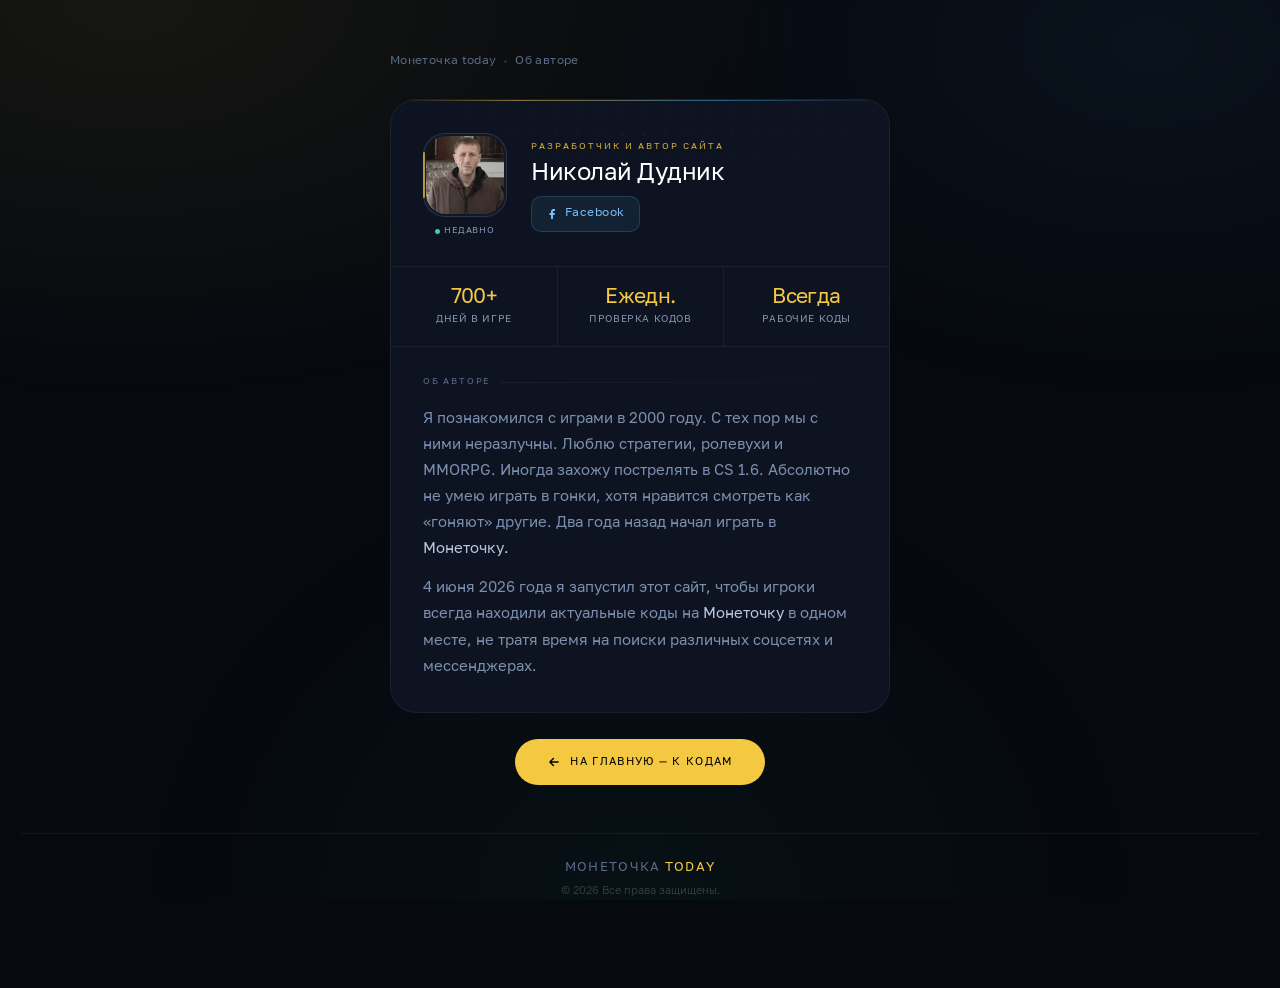
==== commit 4cda2772: "Create autor.html" ====
--- a/autor.html
+++ b/autor.html
@@ -1,640 +1,150 @@
 <!DOCTYPE html>
 <html lang="ru">
 <head>
-    <meta charset="utf-8"/>
-    <meta content="width=device-width, initial-scale=1.0" name="viewport"/>
-    <title>Николай Дудник — автор сайта Монеточка today</title>
-    <meta name="description" content="Об авторе сайта monetochka.today — Николай Дудник, ежедневно проверяет промокоды для игры Монеточка."/>
-    <link rel="canonical" href="https://monetochka.today/author.html"/>
-    <meta property="og:url" content="https://monetochka.today/author.html"/>
-    <meta property="og:type" content="profile"/>
-    <meta property="og:title" content="Николай Дудник — автор Монеточка today"/>
-    <meta property="og:description" content="Ежедневно проверяю промокоды для игры Монеточка и публикую только рабочие."/>
-    <meta property="og:image" content="https://monetochka.today/image/au.webp"/>
-    <meta property="og:locale" content="ru_RU"/>
-    <script type="application/ld+json">
-        {"@context":"https://schema.org","@type":"Person","name":"Николай Дудник","description":"Автор сайта monetochka.today, ежедневно проверяет промокоды для игры Монеточка.","url":"https://monetochka.today/author.html","image":"https://monetochka.today/image/t1dgt-druqu.webp","sameAs":["https://www.facebook.com/100064073311598"]}
-    </script>
-    <style>
-        @font-face {
-            font-family: 'Golos Text';
-            src: url('fonts/GolosTextVF-Regular.woff2') format('woff2');
-            font-weight: 100 900;
-            font-style: normal;
-            font-display: swap;
-        }
+  <meta charset="utf-8"/>
+  <meta content="width=device-width, initial-scale=1.0" name="viewport"/>
+  <title>Николай Дудник — автор сайта Монеточка today</title>
+  <meta name="description" content="Об авторе сайта monetochka.today — Николай Дудник, ежедневно проверяет промокоды для игры Монеточка."/>
+  <link rel="canonical" href="https://monetochka.today/author.html"/>
+  <meta property="og:url" content="https://monetochka.today/author.html"/>
+  <meta property="og:type" content="profile"/>
+  <meta property="og:title" content="Николай Дудник — автор Монеточка today"/>
+  <meta property="og:description" content="Ежедневно проверяю промокоды для игры Монеточка и публикую только рабочие."/>
+  <meta property="og:image" content="https://monetochka.today/image/au.webp"/>
+  <meta property="og:locale" content="ru_RU"/>
+  <script type="application/ld+json">
+  {"@context":"https://schema.org","@type":"Person","name":"Николай Дудник","description":"Автор сайта monetochka.today, ежедневно проверяет промокоды для игры Монеточка.","url":"https://monetochka.today/author.html","image":"https://monetochka.today/image/t1dgt-druqu.webp","sameAs":["https://www.facebook.com/100064073311598"]}
+  </script>
+  <style>
+    @font-face{font-family:'Golos Text';src:url('fonts/GolosTextVF-Regular.woff2') format('woff2');font-weight:100 900;font-style:normal;font-display:swap}
+    *,*::before,*::after{box-sizing:border-box;margin:0;padding:0}
+    @media(prefers-reduced-motion:reduce){*,*::before,*::after{animation:none!important;transition-duration:0.01ms!important}}
+    :root{
+      --bg:#06090f;--c1:#0d1320;--c2:#111827;
+      --gold:#f5c842;--gold2:#e8b820;--gold-a:rgba(245,200,66,0.10);--gold-b:rgba(245,200,66,0.20);
+      --blue:#4ea8de;--blue-a:rgba(78,168,222,0.10);--blue-b:rgba(78,168,222,0.22);
+      --green:#34d399;--green-a:rgba(52,211,153,0.12);--green-b:rgba(52,211,153,0.28);
+      --text:#dde4f0;--muted:#5a6a88;--muted2:#8494b0;
+      --line:rgba(255,255,255,0.055);--t:0.22s cubic-bezier(.4,0,.2,1)
+    }
+    html{scroll-behavior:smooth;-webkit-text-size-adjust:100%}
+    body{font-family:'Golos Text',system-ui,sans-serif;font-size:15px;line-height:1.6;color:var(--text);background:var(--bg);min-height:100vh;-webkit-font-smoothing:antialiased;overflow-x:hidden}
+    body::before{content:'';position:fixed;inset:0;pointer-events:none;z-index:0;background:radial-gradient(ellipse 55% 45% at 10% 0%,rgba(245,200,66,.07) 0%,transparent 100%),radial-gradient(ellipse 45% 40% at 90% 5%,rgba(78,168,222,.06) 0%,transparent 100%),radial-gradient(ellipse 40% 50% at 50% 100%,rgba(52,211,153,.04) 0%,transparent 100%)}
+    .page{position:relative;z-index:1;display:flex;flex-direction:column;align-items:center;padding:52px 20px 64px}
+    .wrap{width:100%;max-width:500px}
+    .crumb{display:flex;align-items:center;gap:8px;margin-bottom:28px;font-size:12px;font-weight:500;letter-spacing:0.03em;color:var(--muted)}
+    .crumb a{color:var(--muted);text-decoration:none;transition:color var(--t)}
+    .crumb a:hover{color:var(--gold)}
+    .crumb-sep{width:3px;height:3px;border-radius:50%;background:var(--muted);opacity:0.35}
+    .card{background:var(--c1);border:1px solid var(--line);border-radius:26px;overflow:hidden;animation:rise 0.55s cubic-bezier(.16,1,.3,1) both}
+    @keyframes rise{from{opacity:0;transform:translateY(20px) scale(0.985)}to{opacity:1;transform:none}}
+    .card-strip{height:1px;background:linear-gradient(90deg,transparent 0%,var(--gold) 25%,var(--blue) 65%,transparent 100%);opacity:0.5}
+    .hero{padding:32px 32px 28px;display:flex;gap:24px;align-items:center;position:relative;overflow:hidden}
+    .hero::before{content:'';position:absolute;inset:0;background-image:radial-gradient(circle,rgba(255,255,255,0.07) 1px,transparent 1px);background-size:22px 22px;mask-image:radial-gradient(ellipse 90% 100% at 50% -10%,black 0%,transparent 72%);pointer-events:none}
 
-        *,
-        *::before,
-        *::after {
-            box-sizing: border-box;
-            margin: 0;
-            padding: 0;
-        }
+    /* АВАТАРКА — строгая */
+    .av-wrap{flex-shrink:0;position:relative;z-index:1;display:flex;flex-direction:column;align-items:center;gap:7px}
+    .av-ring{width:84px;height:84px;border-radius:22px;padding:2px;background:var(--c2);border:1.5px solid rgba(255,255,255,0.12);position:relative}
+    .av-ring::before{content:'';position:absolute;left:-1.5px;top:18px;bottom:18px;width:2px;border-radius:2px;background:var(--gold);opacity:0.7}
+    .av-inner{width:100%;height:100%;border-radius:20px;overflow:hidden;background:var(--c2)}
+    .av-inner img{display:block;width:100%;height:100%;object-fit:cover;filter:saturate(0.85) brightness(0.97)}
 
-        @media(prefers-reduced-motion:reduce) {
-            *,
-            *::before,
-            *::after {
-                animation: none !important;
-                transition-duration: 0.01ms !important;
-            }
-        }
+    /* БЕЙДЖИК — под аватаркой, без фона */
+    .av-badge{display:flex;align-items:center;gap:4px}
+    .av-dot{width:5px;height:5px;border-radius:50%;background:var(--green);flex-shrink:0;animation:pulse-dot 2.4s ease-in-out infinite}
+    @keyframes pulse-dot{0%,100%{opacity:1}50%{opacity:0.35}}
+    .av-label{font-size:9px;font-weight:700;letter-spacing:0.1em;text-transform:uppercase;color:var(--muted2)}
 
-        :root {
-            --bg: #06090f;
-            --c1: #0d1320;
-            --c2: #111827;
-            --gold: #f5c842;
-            --gold2: #e8b820;
-            --gold-a: rgba(245, 200, 66, 0.10);
-            --gold-b: rgba(245, 200, 66, 0.20);
-            --blue: #4ea8de;
-            --blue-a: rgba(78, 168, 222, 0.10);
-            --blue-b: rgba(78, 168, 222, 0.22);
-            --green: #34d399;
-            --green-a: rgba(52, 211, 153, 0.12);
-            --green-b: rgba(52, 211, 153, 0.28);
-            /* новые цвета для статусов */
-            --red: #ef4444;
-            --red-a: rgba(239, 68, 68, 0.15);
-            --yellow: #f59e0b;
-            --yellow-a: rgba(245, 158, 11, 0.15);
-            --text: #dde4f0;
-            --muted: #5a6a88;
-            --muted2: #8494b0;
-            --line: rgba(255, 255, 255, 0.055);
-            --t: 0.22s cubic-bezier(.4, 0, .2, 1);
-        }
-
-        html {
-            scroll-behavior: smooth;
-            -webkit-text-size-adjust: 100%;
-        }
-
-        body {
-            font-family: 'Golos Text', system-ui, sans-serif;
-            font-size: 15px;
-            line-height: 1.6;
-            color: var(--text);
-            background: var(--bg);
-            min-height: 100vh;
-            -webkit-font-smoothing: antialiased;
-            overflow-x: hidden;
-        }
-
-        body::before {
-            content: '';
-            position: fixed;
-            inset: 0;
-            pointer-events: none;
-            z-index: 0;
-            background: radial-gradient(ellipse 55% 45% at 10% 0%, rgba(245, 200, 66, .07) 0%, transparent 100%),
-                radial-gradient(ellipse 45% 40% at 90% 5%, rgba(78, 168, 222, .06) 0%, transparent 100%),
-                radial-gradient(ellipse 40% 50% at 50% 100%, rgba(52, 211, 153, .04) 0%, transparent 100%);
-        }
-
-        .page {
-            position: relative;
-            z-index: 1;
-            display: flex;
-            flex-direction: column;
-            align-items: center;
-            padding: 52px 20px 64px;
-        }
-
-        .wrap {
-            width: 100%;
-            max-width: 500px;
-        }
-
-        .crumb {
-            display: flex;
-            align-items: center;
-            gap: 8px;
-            margin-bottom: 28px;
-            font-size: 12px;
-            font-weight: 500;
-            letter-spacing: 0.03em;
-            color: var(--muted);
-        }
-
-        .crumb a {
-            color: var(--muted);
-            text-decoration: none;
-            transition: color var(--t);
-        }
-
-        .crumb a:hover {
-            color: var(--gold);
-        }
-
-        .crumb-sep {
-            width: 3px;
-            height: 3px;
-            border-radius: 50%;
-            background: var(--muted);
-            opacity: 0.35;
-        }
-
-        .card {
-            background: var(--c1);
-            border: 1px solid var(--line);
-            border-radius: 26px;
-            overflow: hidden;
-            animation: rise 0.55s cubic-bezier(.16, 1, .3, 1) both;
-        }
-
-        @keyframes rise {
-            from {
-                opacity: 0;
-                transform: translateY(20px) scale(0.985);
-            }
-            to {
-                opacity: 1;
-                transform: none;
-            }
-        }
-
-        .card-strip {
-            height: 1px;
-            background: linear-gradient(90deg, transparent 0%, var(--gold) 25%, var(--blue) 65%, transparent 100%);
-            opacity: 0.5;
-        }
-
-        .hero {
-            padding: 32px 32px 28px;
-            display: flex;
-            gap: 24px;
-            align-items: center;
-            position: relative;
-            overflow: hidden;
-        }
-
-        .hero::before {
-            content: '';
-            position: absolute;
-            inset: 0;
-            background-image: radial-gradient(circle, rgba(255, 255, 255, 0.07) 1px, transparent 1px);
-            background-size: 22px 22px;
-            mask-image: radial-gradient(ellipse 90% 100% at 50% -10%, black 0%, transparent 72%);
-            pointer-events: none;
-        }
-
-        /* АВАТАРКА — строгая */
-        .av-wrap {
-            flex-shrink: 0;
-            position: relative;
-            z-index: 1;
-            display: flex;
-            flex-direction: column;
-            align-items: center;
-            gap: 7px;
-        }
-
-        .av-ring {
-            width: 84px;
-            height: 84px;
-            border-radius: 22px;
-            padding: 2px;
-            background: var(--c2);
-            border: 1.5px solid rgba(255, 255, 255, 0.12);
-            position: relative;
-        }
-
-        .av-ring::before {
-            content: '';
-            position: absolute;
-            left: -1.5px;
-            top: 18px;
-            bottom: 18px;
-            width: 2px;
-            border-radius: 2px;
-            background: var(--gold);
-            opacity: 0.7;
-        }
-
-        .av-inner {
-            width: 100%;
-            height: 100%;
-            border-radius: 20px;
-            overflow: hidden;
-            background: var(--c2);
-        }
-
-        .av-inner img {
-            display: block;
-            width: 100%;
-            height: 100%;
-            object-fit: cover;
-            filter: saturate(0.85) brightness(0.97);
-        }
-
-        /* БЕЙДЖИК — под аватаркой, без фона */
-        .av-badge {
-            display: flex;
-            align-items: center;
-            gap: 4px;
-        }
-
-        /* базовая точка */
-        .av-dot {
-            width: 5px;
-            height: 5px;
-            border-radius: 50%;
-            background: var(--green);
-            flex-shrink: 0;
-            animation: pulse-dot 2.4s ease-in-out infinite;
-        }
-
-        /* Онлайн — зелёный, пульсирует */
-        .av-dot.online {
-            background: var(--green);
-            animation: pulse-dot 2.4s ease-in-out infinite;
-        }
-
-        /* Был недавно — жёлтый, без пульсации */
-        .av-dot.recently {
-            background: var(--yellow);
-            animation: none;
-        }
-
-        /* Офлайн — красный, без пульсации */
-        .av-dot.offline {
-            background: var(--red);
-            animation: none;
-        }
-
-        @keyframes pulse-dot {
-            0%,
-            100% {
-                opacity: 1;
-            }
-            50% {
-                opacity: 0.35;
-            }
-        }
-
-        .av-label {
-            font-size: 9px;
-            font-weight: 700;
-            letter-spacing: 0.1em;
-            text-transform: uppercase;
-            color: var(--muted2);
-        }
-
-        /* цвет текста статуса в зависимости от класса точки (опционально) */
-        .av-dot.online~.av-label {
-            color: var(--muted2);
-        }
-
-        .av-dot.recently~.av-label {
-            color: var(--yellow);
-        }
-
-        .av-dot.offline~.av-label {
-            color: var(--red);
-        }
-
-        .hero-info {
-            flex: 1;
-            min-width: 0;
-            position: relative;
-            z-index: 1;
-            display: flex;
-            flex-direction: column;
-            gap: 6px;
-        }
-
-        .hero-eyebrow {
-            font-size: 9px;
-            font-weight: 700;
-            letter-spacing: 0.22em;
-            text-transform: uppercase;
-            color: var(--gold);
-            opacity: 0.85;
-        }
-
-        .hero-name {
-            font-size: 24px;
-            font-weight: 800;
-            letter-spacing: -0.02em;
-            color: #fff;
-            line-height: 1.1;
-        }
-
-        .fb-btn {
-            display: inline-flex;
-            align-items: center;
-            gap: 7px;
-            align-self: flex-start;
-            background: var(--blue-a);
-            border: 1px solid var(--blue-b);
-            color: #7bbef6;
-            padding: 7px 14px;
-            border-radius: 10px;
-            font-size: 12px;
-            font-weight: 700;
-            letter-spacing: 0.04em;
-            text-decoration: none;
-            margin-top: 4px;
-            transition: background var(--t), border-color var(--t), transform var(--t);
-        }
-
-        .fb-btn:hover {
-            background: rgba(78, 168, 222, 0.16);
-            border-color: rgba(78, 168, 222, 0.38);
-            transform: translateY(-1px);
-            color: #a8d4f8;
-        }
-
-        .fb-btn svg {
-            width: 12px;
-            height: 12px;
-            fill: currentColor;
-            flex-shrink: 0;
-        }
-
-        .stats {
-            display: grid;
-            grid-template-columns: repeat(3, 1fr);
-            border-top: 1px solid var(--line);
-        }
-
-        .stat {
-            padding: 20px 10px;
-            text-align: center;
-            position: relative;
-            transition: background var(--t);
-        }
-
-        .stat+.stat {
-            border-left: 1px solid var(--line);
-        }
-
-        .stat:hover {
-            background: var(--gold-a);
-        }
-
-        .stat::after {
-            content: '';
-            position: absolute;
-            top: 0;
-            left: 0;
-            right: 0;
-            height: 1px;
-            background: var(--gold);
-            opacity: 0;
-            transition: opacity var(--t);
-        }
-
-        .stat:hover::after {
-            opacity: 0.35;
-        }
-
-        .stat-n {
-            font-size: 21px;
-            font-weight: 800;
-            letter-spacing: -0.025em;
-            color: var(--gold);
-            line-height: 1;
-            margin-bottom: 5px;
-        }
-
-        .stat-l {
-            font-size: 10px;
-            font-weight: 600;
-            letter-spacing: 0.06em;
-            text-transform: uppercase;
-            color: var(--muted2);
-            line-height: 1.3;
-        }
-
-        .bio {
-            padding: 28px 32px 32px;
-            border-top: 1px solid var(--line);
-        }
-
-        .bio-heading {
-            font-size: 9px;
-            font-weight: 700;
-            letter-spacing: 0.2em;
-            text-transform: uppercase;
-            color: var(--muted);
-            margin-bottom: 16px;
-            display: flex;
-            align-items: center;
-            gap: 10px;
-        }
-
-        .bio-heading::after {
-            content: '';
-            flex: 1;
-            height: 1px;
-            background: linear-gradient(90deg, var(--line), transparent);
-        }
-
-        .bio p {
-            font-size: 14.5px;
-            line-height: 1.8;
-            color: #7c8fae;
-            margin-bottom: 13px;
-        }
-
-        .bio p:last-child {
-            margin-bottom: 0;
-        }
-
-        .bio strong {
-            color: #b8c8e0;
-            font-weight: 600;
-        }
-
-        .back {
-            margin-top: 26px;
-            text-align: center;
-        }
-
-        .btn-back {
-            display: inline-flex;
-            align-items: center;
-            gap: 9px;
-            background: var(--gold);
-            color: #000;
-            font-size: 11px;
-            font-weight: 800;
-            letter-spacing: 0.12em;
-            text-transform: uppercase;
-            padding: 14px 32px;
-            border-radius: 50px;
-            text-decoration: none;
-            position: relative;
-            overflow: hidden;
-            transition: transform var(--t), box-shadow var(--t);
-            box-shadow: 0 0 0 0 rgba(245, 200, 66, 0);
-        }
-
-        .btn-back::before {
-            content: '';
-            position: absolute;
-            top: 0;
-            left: -75%;
-            width: 50%;
-            height: 100%;
-            background: linear-gradient(90deg, transparent, rgba(255, 255, 255, 0.35), transparent);
-            transform: skewX(-20deg);
-            animation: shimmer 3.5s ease-in-out infinite;
-        }
-
-        @keyframes shimmer {
-            0%,
-            70% {
-                left: -75%;
-            }
-            100% {
-                left: 150%;
-            }
-        }
-
-        .btn-back:hover {
-            transform: translateY(-2px);
-            box-shadow: 0 10px 30px rgba(245, 200, 66, 0.28);
-        }
-
-        .btn-back:active {
-            transform: translateY(0);
-        }
-
-        .btn-back svg {
-            width: 14px;
-            height: 14px;
-            flex-shrink: 0;
-            transition: transform var(--t);
-        }
-
-        .btn-back:hover svg {
-            transform: translateX(-3px);
-        }
-
-        footer {
-            position: relative;
-            z-index: 1;
-            width: 100%;
-            text-align: center;
-            margin-top: 48px;
-            padding: 24px 20px;
-            border-top: 1px solid var(--line);
-        }
-
-        .f-logo {
-            font-size: 13px;
-            font-weight: 800;
-            letter-spacing: 0.1em;
-            text-transform: uppercase;
-            color: var(--muted);
-            margin-bottom: 4px;
-        }
-
-        .f-logo span {
-            color: var(--gold);
-        }
-
-        .f-copy {
-            font-size: 11px;
-            color: rgba(255, 255, 255, 0.18);
-        }
-
-        @media(max-width:520px) {
-            .page {
-                padding: 32px 14px 52px;
-            }
-            .hero {
-                padding: 24px 20px 22px;
-                gap: 18px;
-            }
-            .bio {
-                padding: 22px 20px 26px;
-            }
-            .hero-name {
-                font-size: 21px;
-            }
-            .av-ring {
-                width: 74px;
-                height: 74px;
-                border-radius: 19px;
-            }
-            .av-inner {
-                border-radius: 17px;
-            }
-        }
-
-        @media(max-width:360px) {
-            .hero {
-                flex-direction: column;
-                align-items: center;
-                text-align: center;
-            }
-            .fb-btn {
-                align-self: center;
-            }
-        }
-    </style>
+    .hero-info{flex:1;min-width:0;position:relative;z-index:1;display:flex;flex-direction:column;gap:6px}
+    .hero-eyebrow{font-size:9px;font-weight:700;letter-spacing:0.22em;text-transform:uppercase;color:var(--gold);opacity:0.85}
+    .hero-name{font-size:24px;font-weight:800;letter-spacing:-0.02em;color:#fff;line-height:1.1}
+    .fb-btn{display:inline-flex;align-items:center;gap:7px;align-self:flex-start;background:var(--blue-a);border:1px solid var(--blue-b);color:#7bbef6;padding:7px 14px;border-radius:10px;font-size:12px;font-weight:700;letter-spacing:0.04em;text-decoration:none;margin-top:4px;transition:background var(--t),border-color var(--t),transform var(--t)}
+    .fb-btn:hover{background:rgba(78,168,222,0.16);border-color:rgba(78,168,222,0.38);transform:translateY(-1px);color:#a8d4f8}
+    .fb-btn svg{width:12px;height:12px;fill:currentColor;flex-shrink:0}
+    .stats{display:grid;grid-template-columns:repeat(3,1fr);border-top:1px solid var(--line)}
+    .stat{padding:20px 10px;text-align:center;position:relative;transition:background var(--t)}
+    .stat+.stat{border-left:1px solid var(--line)}
+    .stat:hover{background:var(--gold-a)}
+    .stat::after{content:'';position:absolute;top:0;left:0;right:0;height:1px;background:var(--gold);opacity:0;transition:opacity var(--t)}
+    .stat:hover::after{opacity:0.35}
+    .stat-n{font-size:21px;font-weight:800;letter-spacing:-0.025em;color:var(--gold);line-height:1;margin-bottom:5px}
+    .stat-l{font-size:10px;font-weight:600;letter-spacing:0.06em;text-transform:uppercase;color:var(--muted2);line-height:1.3}
+    .bio{padding:28px 32px 32px;border-top:1px solid var(--line)}
+    .bio-heading{font-size:9px;font-weight:700;letter-spacing:0.2em;text-transform:uppercase;color:var(--muted);margin-bottom:16px;display:flex;align-items:center;gap:10px}
+    .bio-heading::after{content:'';flex:1;height:1px;background:linear-gradient(90deg,var(--line),transparent)}
+    .bio p{font-size:14.5px;line-height:1.8;color:#7c8fae;margin-bottom:13px}
+    .bio p:last-child{margin-bottom:0}
+    .bio strong{color:#b8c8e0;font-weight:600}
+    .back{margin-top:26px;text-align:center}
+    .btn-back{display:inline-flex;align-items:center;gap:9px;background:var(--gold);color:#000;font-size:11px;font-weight:800;letter-spacing:0.12em;text-transform:uppercase;padding:14px 32px;border-radius:50px;text-decoration:none;position:relative;overflow:hidden;transition:transform var(--t),box-shadow var(--t);box-shadow:0 0 0 0 rgba(245,200,66,0)}
+    .btn-back::before{content:'';position:absolute;top:0;left:-75%;width:50%;height:100%;background:linear-gradient(90deg,transparent,rgba(255,255,255,0.35),transparent);transform:skewX(-20deg);animation:shimmer 3.5s ease-in-out infinite}
+    @keyframes shimmer{0%,70%{left:-75%}100%{left:150%}}
+    .btn-back:hover{transform:translateY(-2px);box-shadow:0 10px 30px rgba(245,200,66,0.28)}
+    .btn-back:active{transform:translateY(0)}
+    .btn-back svg{width:14px;height:14px;flex-shrink:0;transition:transform var(--t)}
+    .btn-back:hover svg{transform:translateX(-3px)}
+    footer{position:relative;z-index:1;width:100%;text-align:center;margin-top:48px;padding:24px 20px;border-top:1px solid var(--line)}
+    .f-logo{font-size:13px;font-weight:800;letter-spacing:0.1em;text-transform:uppercase;color:var(--muted);margin-bottom:4px}
+    .f-logo span{color:var(--gold)}
+    .f-copy{font-size:11px;color:rgba(255,255,255,0.18)}
+    @media(max-width:520px){.page{padding:32px 14px 52px}.hero{padding:24px 20px 22px;gap:18px}.bio{padding:22px 20px 26px}.hero-name{font-size:21px}.av-ring{width:74px;height:74px;border-radius:19px}.av-inner{border-radius:17px}}
+    @media(max-width:360px){.hero{flex-direction:column;align-items:center;text-align:center}.fb-btn{align-self:center}}
+  </style>
 </head>
 <body>
-    <div class="page">
-        <div class="wrap">
-            <nav class="crumb" aria-label="Навигация">
-                <a href="/">Монеточка today</a>
-                <span class="crumb-sep"></span>
-                <span>Об авторе</span>
-            </nav>
-            <div class="card">
-                <div class="card-strip" aria-hidden="true"></div>
-                <div class="hero">
-                    <div class="av-wrap">
-                        <div class="av-ring" aria-hidden="true">
-                            <div class="av-inner">
-                                <img src="image/au.webp" alt="Фото Николая Дудника" width="84" height="84" loading="eager"/>
-                            </div>
-                        </div>
-                        <!-- По умолчанию статус "Онлайн", класс online. JS может менять класс и текст -->
-                        <div class="av-badge" role="status">
-                            <span class="av-dot online" id="status-dot"></span>
-                            <span class="av-label" id="status-text">Онлайн</span>
-                        </div>
-                    </div>
-                    <div class="hero-info">
-                        <div class="hero-eyebrow">Разработчик и автор сайта</div>
-                        <h1 class="hero-name">Николай Дудник</h1>
-                        <a class="fb-btn" href="https://www.facebook.com/profile.php?id=100064073311598" rel="nofollow noopener noreferrer" target="_blank" aria-label="Профиль в Facebook">
-                            <svg viewBox="0 0 24 24" aria-hidden="true"><path d="M18 2H15C13.67 2 12.4 2.53 11.46 3.46C10.53 4.4 10 5.67 10 7V10H7V14H10V22H14V14H17L18 10H14V7C14 6.73 14.11 6.48 14.29 6.29C14.48 6.11 14.73 6 15 6H18V2Z"/></svg>
-                            Facebook
-                        </a>
-                    </div>
-                </div>
-                <div class="stats" role="list" aria-label="Статистика">
-                    <div class="stat" role="listitem"><div class="stat-n">700+</div><div class="stat-l">Дней в игре</div></div>
-                    <div class="stat" role="listitem"><div class="stat-n">Ежедн.</div><div class="stat-l">Проверка кодов</div></div>
-                    <div class="stat" role="listitem"><div class="stat-n">Всегда</div><div class="stat-l">Рабочие коды</div></div>
-                </div>
-                <div class="bio">
-                    <div class="bio-heading" aria-hidden="true">Об авторе</div>
-                    <p>Я познакомился с играми в 2000 году. С тех пор мы с ними неразлучны. Люблю стратегии, ролевухи и MMORPG. Иногда захожу пострелять в CS&nbsp;1.6. Абсолютно не умею играть в гонки, хотя нравится смотреть как «гоняют» другие. Два года назад начал играть в <strong>Монеточку.</strong></p>
-                    <p>4 июня 2026 года я запустил этот сайт, чтобы игроки всегда находили актуальные коды на <strong>Монеточку</strong> в одном месте, не тратя время на поиски различных соцсетях и мессенджерах.</p>
-                </div>
+<div class="page">
+  <div class="wrap">
+    <nav class="crumb" aria-label="Навигация">
+      <a href="/">Монеточка today</a>
+      <span class="crumb-sep"></span>
+      <span>Об авторе</span>
+    </nav>
+    <div class="card">
+      <div class="card-strip" aria-hidden="true"></div>
+      <div class="hero">
+        <div class="av-wrap">
+          <div class="av-ring" aria-hidden="true">
+            <div class="av-inner">
+              <img src="image/au.webp" alt="Фото Николая Дудника" width="84" height="84" loading="eager"/>
             </div>
-            <div class="back">
-                <a class="btn-back" href="/">
-                    <svg fill="none" viewBox="0 0 24 24" aria-hidden="true"><path d="M19 12H5M5 12L11 18M5 12L11 6" stroke="currentColor" stroke-linecap="round" stroke-linejoin="round" stroke-width="2.5"/></svg>
-                    На главную — к кодам
-                </a>
-            </div>
+          </div>
+          <div class="av-badge" role="status">
+            <span class="av-dot"></span>
+            <span class="av-label" id="status-text">Онлайн</span>
+          </div>
         </div>
-        <footer>
-            <div class="f-logo">Монеточка <span>today</span></div>
-            <div class="f-copy">© 2026 Все права защищены.</div>
-        </footer>
+        <div class="hero-info">
+          <div class="hero-eyebrow">Разработчик и автор сайта</div>
+          <h1 class="hero-name">Николай Дудник</h1>
+          <a class="fb-btn" href="https://www.facebook.com/profile.php?id=100064073311598" rel="nofollow noopener noreferrer" target="_blank" aria-label="Профиль в Facebook">
+            <svg viewBox="0 0 24 24" aria-hidden="true"><path d="M18 2H15C13.67 2 12.4 2.53 11.46 3.46C10.53 4.4 10 5.67 10 7V10H7V14H10V22H14V14H17L18 10H14V7C14 6.73 14.11 6.48 14.29 6.29C14.48 6.11 14.73 6 15 6H18V2Z"/></svg>
+            Facebook
+          </a>
+        </div>
+      </div>
+      <div class="stats" role="list" aria-label="Статистика">
+        <div class="stat" role="listitem"><div class="stat-n">700+</div><div class="stat-l">Дней в игре</div></div>
+        <div class="stat" role="listitem"><div class="stat-n">Ежедн.</div><div class="stat-l">Проверка кодов</div></div>
+        <div class="stat" role="listitem"><div class="stat-n">Всегда</div><div class="stat-l">Рабочие коды</div></div>
+      </div>
+      <div class="bio">
+        <div class="bio-heading" aria-hidden="true">Об авторе</div>
+        <p>Я познакомился с играми в 2000 году. С тех пор мы с ними неразлучны. Люблю стратегии, ролевухи и MMORPG. Иногда захожу пострелять в CS&nbsp;1.6. Абсолютно не умею играть в гонки, хотя нравится смотреть как «гоняют» другие. Два года назад начал играть в <strong>Монеточку.</strong></p>
+        <p>4 июня 2026 года я запустил этот сайт, чтобы игроки всегда находили актуальные коды на <strong>Монеточку</strong> в одном месте, не тратя время на поиски различных соцсетях и мессенджерах.</p>
+      </div>
     </div>
-    <script src="script.js" defer></script>
+    <div class="back">
+      <a class="btn-back" href="/">
+        <svg fill="none" viewBox="0 0 24 24" aria-hidden="true"><path d="M19 12H5M5 12L11 18M5 12L11 6" stroke="currentColor" stroke-linecap="round" stroke-linejoin="round" stroke-width="2.5"/></svg>
+        На главную — к кодам
+      </a>
+    </div>
+  </div>
+  <footer>
+    <div class="f-logo">Монеточка <span>today</span></div>
+    <div class="f-copy">© 2026 Все права защищены.</div>
+  </footer>
+</div>
+<script src="script.js" defer></script>
 </body>
 </html>
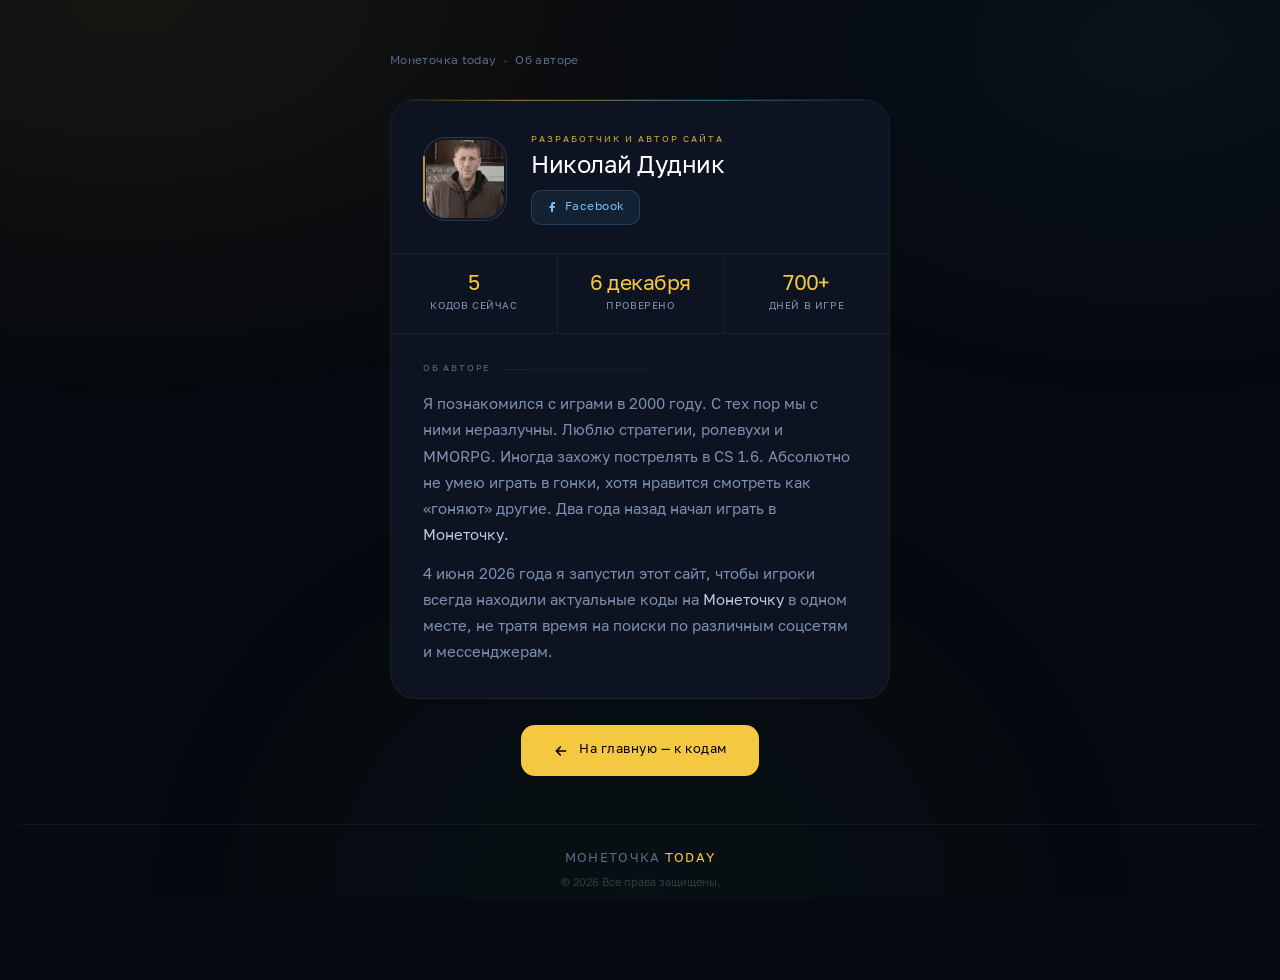
==== commit b533607c: "Update autor.html" ====
--- a/autor.html
+++ b/autor.html
@@ -13,7 +13,7 @@
   <meta property="og:image" content="https://monetochka.today/image/au.webp"/>
   <meta property="og:locale" content="ru_RU"/>
   <script type="application/ld+json">
-  {"@context":"https://schema.org","@type":"Person","name":"Николай Дудник","description":"Автор сайта monetochka.today, ежедневно проверяет промокоды для игры Монеточка.","url":"https://monetochka.today/author.html","image":"https://monetochka.today/image/t1dgt-druqu.webp","sameAs":["https://www.facebook.com/100064073311598"]}
+  {"@context":"https://schema.org","@type":"Person","name":"Николай Дудник","description":"Автор сайта monetochka.today, ежедневно проверяет промокоды для игры Монеточка.","url":"https://monetochka.today/author.html","image":"https://monetochka.today/image/au.webp","sameAs":["https://www.facebook.com/100064073311598"]}
   </script>
   <style>
     @font-face{font-family:'Golos Text';src:url('fonts/GolosTextVF-Regular.woff2') format('woff2');font-weight:100 900;font-style:normal;font-display:swap}
@@ -30,26 +30,36 @@
     html{scroll-behavior:smooth;-webkit-text-size-adjust:100%}
     body{font-family:'Golos Text',system-ui,sans-serif;font-size:15px;line-height:1.6;color:var(--text);background:var(--bg);min-height:100vh;-webkit-font-smoothing:antialiased;overflow-x:hidden}
     body::before{content:'';position:fixed;inset:0;pointer-events:none;z-index:0;background:radial-gradient(ellipse 55% 45% at 10% 0%,rgba(245,200,66,.07) 0%,transparent 100%),radial-gradient(ellipse 45% 40% at 90% 5%,rgba(78,168,222,.06) 0%,transparent 100%),radial-gradient(ellipse 40% 50% at 50% 100%,rgba(52,211,153,.04) 0%,transparent 100%)}
+
     .page{position:relative;z-index:1;display:flex;flex-direction:column;align-items:center;padding:52px 20px 64px}
     .wrap{width:100%;max-width:500px}
+
+    /* Хлебные крошки */
     .crumb{display:flex;align-items:center;gap:8px;margin-bottom:28px;font-size:12px;font-weight:500;letter-spacing:0.03em;color:var(--muted)}
     .crumb a{color:var(--muted);text-decoration:none;transition:color var(--t)}
     .crumb a:hover{color:var(--gold)}
     .crumb-sep{width:3px;height:3px;border-radius:50%;background:var(--muted);opacity:0.35}
+
+    /* Карточка */
     .card{background:var(--c1);border:1px solid var(--line);border-radius:26px;overflow:hidden;animation:rise 0.55s cubic-bezier(.16,1,.3,1) both}
     @keyframes rise{from{opacity:0;transform:translateY(20px) scale(0.985)}to{opacity:1;transform:none}}
     .card-strip{height:1px;background:linear-gradient(90deg,transparent 0%,var(--gold) 25%,var(--blue) 65%,transparent 100%);opacity:0.5}
+
+    /* Герой */
     .hero{padding:32px 32px 28px;display:flex;gap:24px;align-items:center;position:relative;overflow:hidden}
     .hero::before{content:'';position:absolute;inset:0;background-image:radial-gradient(circle,rgba(255,255,255,0.07) 1px,transparent 1px);background-size:22px 22px;mask-image:radial-gradient(ellipse 90% 100% at 50% -10%,black 0%,transparent 72%);pointer-events:none}
 
-    /* АВАТАРКА — строгая */
+    /* Аватарка */
     .av-wrap{flex-shrink:0;position:relative;z-index:1;display:flex;flex-direction:column;align-items:center;gap:7px}
     .av-ring{width:84px;height:84px;border-radius:22px;padding:2px;background:var(--c2);border:1.5px solid rgba(255,255,255,0.12);position:relative}
     .av-ring::before{content:'';position:absolute;left:-1.5px;top:18px;bottom:18px;width:2px;border-radius:2px;background:var(--gold);opacity:0.7}
-    .av-inner{width:100%;height:100%;border-radius:20px;overflow:hidden;background:var(--c2)}
+    .av-inner{width:100%;height:100%;border-radius:20px;overflow:hidden;background:var(--c2);display:flex;align-items:center;justify-content:center}
     .av-inner img{display:block;width:100%;height:100%;object-fit:cover;filter:saturate(0.85) brightness(0.97)}
 
-    /* БЕЙДЖИК — под аватаркой, без фона */
+    /* Плейсхолдер аватарки если нет фото */
+    .av-placeholder{width:100%;height:100%;display:flex;align-items:center;justify-content:center;font-size:28px;font-weight:800;color:var(--gold);letter-spacing:-0.02em;background:linear-gradient(135deg,rgba(245,200,66,0.08),rgba(78,168,222,0.06))}
+
+    /* Бейдж онлайн */
     .av-badge{display:flex;align-items:center;gap:4px}
     .av-dot{width:5px;height:5px;border-radius:50%;background:var(--green);flex-shrink:0;animation:pulse-dot 2.4s ease-in-out infinite}
     @keyframes pulse-dot{0%,100%{opacity:1}50%{opacity:0.35}}
@@ -58,9 +68,13 @@
     .hero-info{flex:1;min-width:0;position:relative;z-index:1;display:flex;flex-direction:column;gap:6px}
     .hero-eyebrow{font-size:9px;font-weight:700;letter-spacing:0.22em;text-transform:uppercase;color:var(--gold);opacity:0.85}
     .hero-name{font-size:24px;font-weight:800;letter-spacing:-0.02em;color:#fff;line-height:1.1}
+
+    /* Facebook кнопка */
     .fb-btn{display:inline-flex;align-items:center;gap:7px;align-self:flex-start;background:var(--blue-a);border:1px solid var(--blue-b);color:#7bbef6;padding:7px 14px;border-radius:10px;font-size:12px;font-weight:700;letter-spacing:0.04em;text-decoration:none;margin-top:4px;transition:background var(--t),border-color var(--t),transform var(--t)}
     .fb-btn:hover{background:rgba(78,168,222,0.16);border-color:rgba(78,168,222,0.38);transform:translateY(-1px);color:#a8d4f8}
     .fb-btn svg{width:12px;height:12px;fill:currentColor;flex-shrink:0}
+
+    /* Статистика */
     .stats{display:grid;grid-template-columns:repeat(3,1fr);border-top:1px solid var(--line)}
     .stat{padding:20px 10px;text-align:center;position:relative;transition:background var(--t)}
     .stat+.stat{border-left:1px solid var(--line)}
@@ -69,26 +83,44 @@
     .stat:hover::after{opacity:0.35}
     .stat-n{font-size:21px;font-weight:800;letter-spacing:-0.025em;color:var(--gold);line-height:1;margin-bottom:5px}
     .stat-l{font-size:10px;font-weight:600;letter-spacing:0.06em;text-transform:uppercase;color:var(--muted2);line-height:1.3}
+
+    /* Биография */
     .bio{padding:28px 32px 32px;border-top:1px solid var(--line)}
     .bio-heading{font-size:9px;font-weight:700;letter-spacing:0.2em;text-transform:uppercase;color:var(--muted);margin-bottom:16px;display:flex;align-items:center;gap:10px}
     .bio-heading::after{content:'';flex:1;height:1px;background:linear-gradient(90deg,var(--line),transparent)}
     .bio p{font-size:14.5px;line-height:1.8;color:#7c8fae;margin-bottom:13px}
     .bio p:last-child{margin-bottom:0}
     .bio strong{color:#b8c8e0;font-weight:600}
+
+
+    /* Кнопка назад — как hero-cta на главной */
     .back{margin-top:26px;text-align:center}
-    .btn-back{display:inline-flex;align-items:center;gap:9px;background:var(--gold);color:#000;font-size:11px;font-weight:800;letter-spacing:0.12em;text-transform:uppercase;padding:14px 32px;border-radius:50px;text-decoration:none;position:relative;overflow:hidden;transition:transform var(--t),box-shadow var(--t);box-shadow:0 0 0 0 rgba(245,200,66,0)}
-    .btn-back::before{content:'';position:absolute;top:0;left:-75%;width:50%;height:100%;background:linear-gradient(90deg,transparent,rgba(255,255,255,0.35),transparent);transform:skewX(-20deg);animation:shimmer 3.5s ease-in-out infinite}
-    @keyframes shimmer{0%,70%{left:-75%}100%{left:150%}}
-    .btn-back:hover{transform:translateY(-2px);box-shadow:0 10px 30px rgba(245,200,66,0.28)}
+    .btn-back{display:inline-flex;align-items:center;gap:10px;background:var(--gold);color:#000;font-size:13px;font-weight:800;letter-spacing:0.04em;padding:15px 32px;border-radius:14px;text-decoration:none;position:relative;overflow:hidden;transition:transform var(--t),box-shadow var(--t),background var(--t)}
+    .btn-back:hover{background:var(--gold2);transform:translateY(-2px);box-shadow:0 12px 32px rgba(245,200,66,0.25)}
     .btn-back:active{transform:translateY(0)}
-    .btn-back svg{width:14px;height:14px;flex-shrink:0;transition:transform var(--t)}
+    .btn-back svg{width:16px;height:16px;flex-shrink:0;transition:transform var(--t)}
     .btn-back:hover svg{transform:translateX(-3px)}
+
+    /* Футер */
     footer{position:relative;z-index:1;width:100%;text-align:center;margin-top:48px;padding:24px 20px;border-top:1px solid var(--line)}
     .f-logo{font-size:13px;font-weight:800;letter-spacing:0.1em;text-transform:uppercase;color:var(--muted);margin-bottom:4px}
     .f-logo span{color:var(--gold)}
     .f-copy{font-size:11px;color:rgba(255,255,255,0.18)}
-    @media(max-width:520px){.page{padding:32px 14px 52px}.hero{padding:24px 20px 22px;gap:18px}.bio{padding:22px 20px 26px}.hero-name{font-size:21px}.av-ring{width:74px;height:74px;border-radius:19px}.av-inner{border-radius:17px}}
-    @media(max-width:360px){.hero{flex-direction:column;align-items:center;text-align:center}.fb-btn{align-self:center}}
+
+    /* Адаптив */
+    @media(max-width:520px){
+      .page{padding:32px 14px 52px}
+      .hero{padding:24px 20px 22px;gap:18px}
+      .bio{padding:22px 20px 26px}
+      .hero-name{font-size:21px}
+      .av-ring{width:74px;height:74px;border-radius:19px}
+      .av-inner{border-radius:17px}
+    }
+    @media(max-width:360px){
+      .hero{flex-direction:column;align-items:center;text-align:center}
+      .fb-btn{align-self:center}
+      .tags{justify-content:center}
+    }
   </style>
 </head>
 <body>
@@ -99,52 +131,87 @@
       <span class="crumb-sep"></span>
       <span>Об авторе</span>
     </nav>
+
     <div class="card">
       <div class="card-strip" aria-hidden="true"></div>
+
       <div class="hero">
         <div class="av-wrap">
           <div class="av-ring" aria-hidden="true">
             <div class="av-inner">
-              <img src="image/au.webp" alt="Фото Николая Дудника" width="84" height="84" loading="eager"/>
+              <img src="image/au.webp" alt="Фото Николая Дудника" width="84" height="84" loading="eager"
+                   onerror="this.style.display='none';this.parentElement.innerHTML='<div class=\'av-placeholder\'>НД</div>'"/>
             </div>
           </div>
-          <div class="av-badge" role="status">
-            <span class="av-dot"></span>
-            <span class="av-label" id="status-text">Онлайн</span>
-          </div>
-        </div>
+        </div>
+
         <div class="hero-info">
           <div class="hero-eyebrow">Разработчик и автор сайта</div>
           <h1 class="hero-name">Николай Дудник</h1>
-          <a class="fb-btn" href="https://www.facebook.com/profile.php?id=100064073311598" rel="nofollow noopener noreferrer" target="_blank" aria-label="Профиль в Facebook">
+          <a class="fb-btn" href="https://www.facebook.com/profile.php?id=100064073311598"
+             rel="nofollow noopener noreferrer" target="_blank" aria-label="Профиль в Facebook">
             <svg viewBox="0 0 24 24" aria-hidden="true"><path d="M18 2H15C13.67 2 12.4 2.53 11.46 3.46C10.53 4.4 10 5.67 10 7V10H7V14H10V22H14V14H17L18 10H14V7C14 6.73 14.11 6.48 14.29 6.29C14.48 6.11 14.73 6 15 6H18V2Z"/></svg>
             Facebook
           </a>
         </div>
       </div>
+
       <div class="stats" role="list" aria-label="Статистика">
-        <div class="stat" role="listitem"><div class="stat-n">700+</div><div class="stat-l">Дней в игре</div></div>
-        <div class="stat" role="listitem"><div class="stat-n">Ежедн.</div><div class="stat-l">Проверка кодов</div></div>
-        <div class="stat" role="listitem"><div class="stat-n">Всегда</div><div class="stat-l">Рабочие коды</div></div>
+        <div class="stat" role="listitem">
+          <div class="stat-n" id="author-promo-count">—</div>
+          <div class="stat-l">Кодов сейчас</div>
+        </div>
+        <div class="stat" role="listitem">
+          <div class="stat-n" id="author-check-date">—</div>
+          <div class="stat-l">Проверено</div>
+        </div>
+        <div class="stat" role="listitem">
+          <div class="stat-n">700+</div>
+          <div class="stat-l">Дней в игре</div>
+        </div>
       </div>
+
       <div class="bio">
         <div class="bio-heading" aria-hidden="true">Об авторе</div>
         <p>Я познакомился с играми в 2000 году. С тех пор мы с ними неразлучны. Люблю стратегии, ролевухи и MMORPG. Иногда захожу пострелять в CS&nbsp;1.6. Абсолютно не умею играть в гонки, хотя нравится смотреть как «гоняют» другие. Два года назад начал играть в <strong>Монеточку.</strong></p>
-        <p>4 июня 2026 года я запустил этот сайт, чтобы игроки всегда находили актуальные коды на <strong>Монеточку</strong> в одном месте, не тратя время на поиски различных соцсетях и мессенджерах.</p>
+        <p>4 июня 2026 года я запустил этот сайт, чтобы игроки всегда находили актуальные коды на <strong>Монеточку</strong> в одном месте, не тратя время на поиски по различным соцсетям и мессенджерам.</p>
       </div>
     </div>
+
     <div class="back">
       <a class="btn-back" href="/">
-        <svg fill="none" viewBox="0 0 24 24" aria-hidden="true"><path d="M19 12H5M5 12L11 18M5 12L11 6" stroke="currentColor" stroke-linecap="round" stroke-linejoin="round" stroke-width="2.5"/></svg>
+        <svg fill="none" viewBox="0 0 24 24" aria-hidden="true">
+          <path d="M19 12H5M5 12L11 18M5 12L11 6" stroke="currentColor" stroke-linecap="round" stroke-linejoin="round" stroke-width="2.5"/>
+        </svg>
         На главную — к кодам
       </a>
     </div>
   </div>
+
   <footer>
     <div class="f-logo">Монеточка <span>today</span></div>
     <div class="f-copy">© 2026 Все права защищены.</div>
   </footer>
 </div>
-<script src="script.js" defer></script>
+<script>
+// Берём данные из script.js через те же id что использует главная страница.
+// Если script.js не загружен (страница открыта отдельно) — fallback на текущую дату.
+document.addEventListener('DOMContentLoaded', function () {
+  // Дата проверки — сегодня, форматируем как на главной: «11 июня»
+  var months = ['января','февраля','марта','апреля','мая','июня','июля','августа','сентября','октября','ноября','декабря'];
+  var now = new Date();
+  var dateStr = now.getDate() + ' ' + months[now.getMonth()];
+
+  var countEl = document.getElementById('author-promo-count');
+  var dateEl  = document.getElementById('author-check-date');
+
+  // Пробуем прочитать значение из header главной (если открыто в том же окне / shared script)
+  var mainCount = document.getElementById('promo-count');
+  var mainDate  = document.getElementById('header-check-date');
+
+  if (countEl) countEl.textContent = mainCount ? mainCount.textContent : '5';
+  if (dateEl)  dateEl.textContent  = mainDate  ? mainDate.textContent  : dateStr;
+});
+</script>
 </body>
 </html>
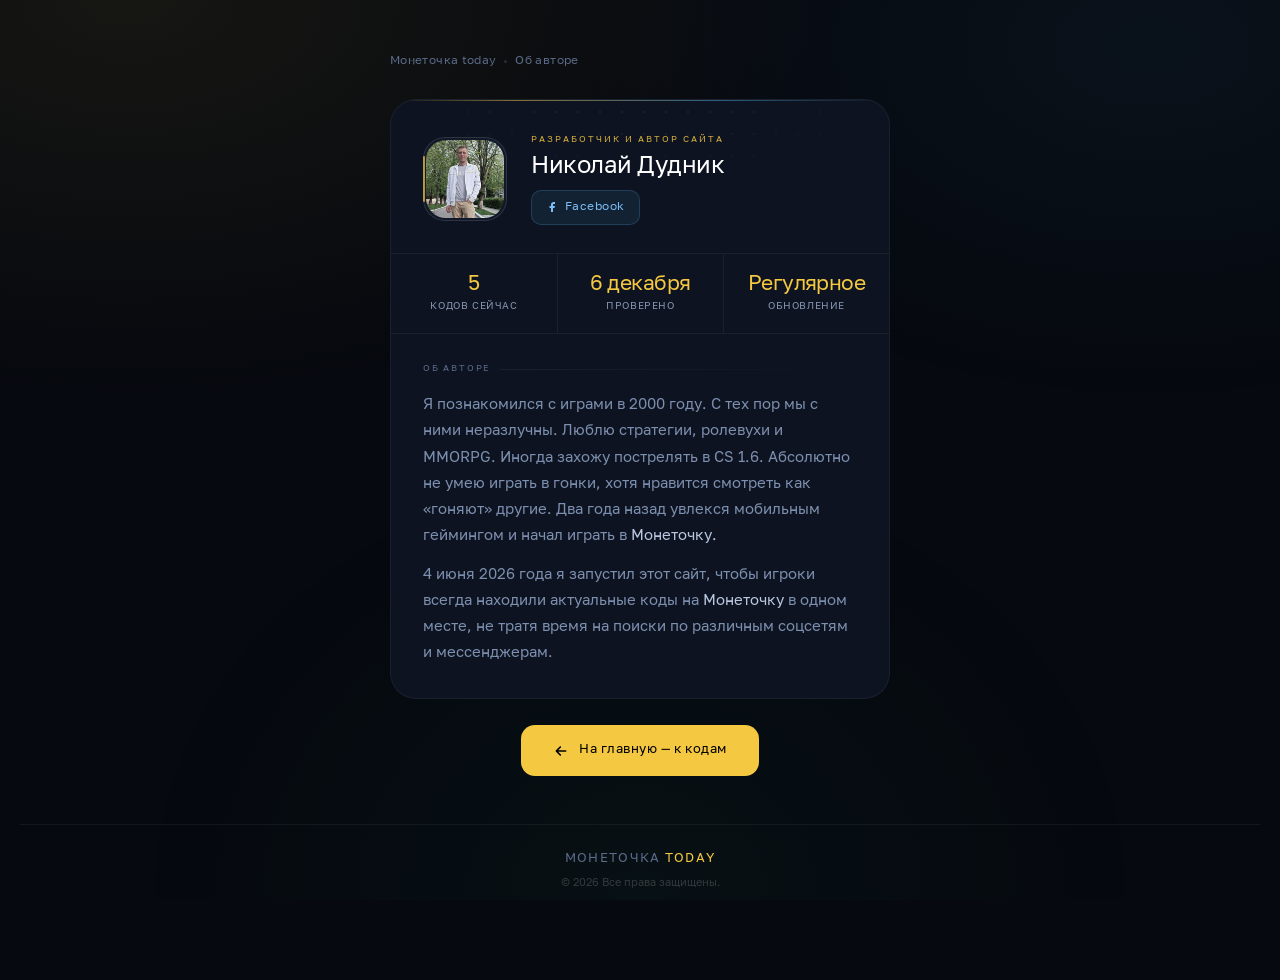
==== commit b91806e0: "Update autor.html" ====
--- a/autor.html
+++ b/autor.html
@@ -4,7 +4,7 @@
   <meta charset="utf-8"/>
   <meta content="width=device-width, initial-scale=1.0" name="viewport"/>
   <title>Николай Дудник — автор сайта Монеточка today</title>
-  <meta name="description" content="Об авторе сайта monetochka.today — Николай Дудник, ежедневно проверяет промокоды для игры Монеточка."/>
+  <meta name="description" content="Об авторе сайта monetochka.today — Николай Дудник."/>
   <link rel="canonical" href="https://monetochka.today/author.html"/>
   <meta property="og:url" content="https://monetochka.today/author.html"/>
   <meta property="og:type" content="profile"/>
@@ -139,7 +139,7 @@
         <div class="av-wrap">
           <div class="av-ring" aria-hidden="true">
             <div class="av-inner">
-              <img src="image/au.webp" alt="Фото Николая Дудника" width="84" height="84" loading="eager"
+              <img src="image/author.webp" alt="Фото Николая Дудника" width="84" height="84" loading="eager"
                    onerror="this.style.display='none';this.parentElement.innerHTML='<div class=\'av-placeholder\'>НД</div>'"/>
             </div>
           </div>
@@ -166,14 +166,14 @@
           <div class="stat-l">Проверено</div>
         </div>
         <div class="stat" role="listitem">
-          <div class="stat-n">700+</div>
-          <div class="stat-l">Дней в игре</div>
+          <div class="stat-n">Регулярное</div>
+          <div class="stat-l">Обновление</div>
         </div>
       </div>
 
       <div class="bio">
         <div class="bio-heading" aria-hidden="true">Об авторе</div>
-        <p>Я познакомился с играми в 2000 году. С тех пор мы с ними неразлучны. Люблю стратегии, ролевухи и MMORPG. Иногда захожу пострелять в CS&nbsp;1.6. Абсолютно не умею играть в гонки, хотя нравится смотреть как «гоняют» другие. Два года назад начал играть в <strong>Монеточку.</strong></p>
+        <p>Я познакомился с играми в 2000 году. С тех пор мы с ними неразлучны. Люблю стратегии, ролевухи и MMORPG. Иногда захожу пострелять в CS&nbsp;1.6. Абсолютно не умею играть в гонки, хотя нравится смотреть как «гоняют» другие. Два года назад увлекся мобильным геймингом и начал играть в <strong>Монеточку.</strong></p>
         <p>4 июня 2026 года я запустил этот сайт, чтобы игроки всегда находили актуальные коды на <strong>Монеточку</strong> в одном месте, не тратя время на поиски по различным соцсетям и мессенджерам.</p>
       </div>
     </div>
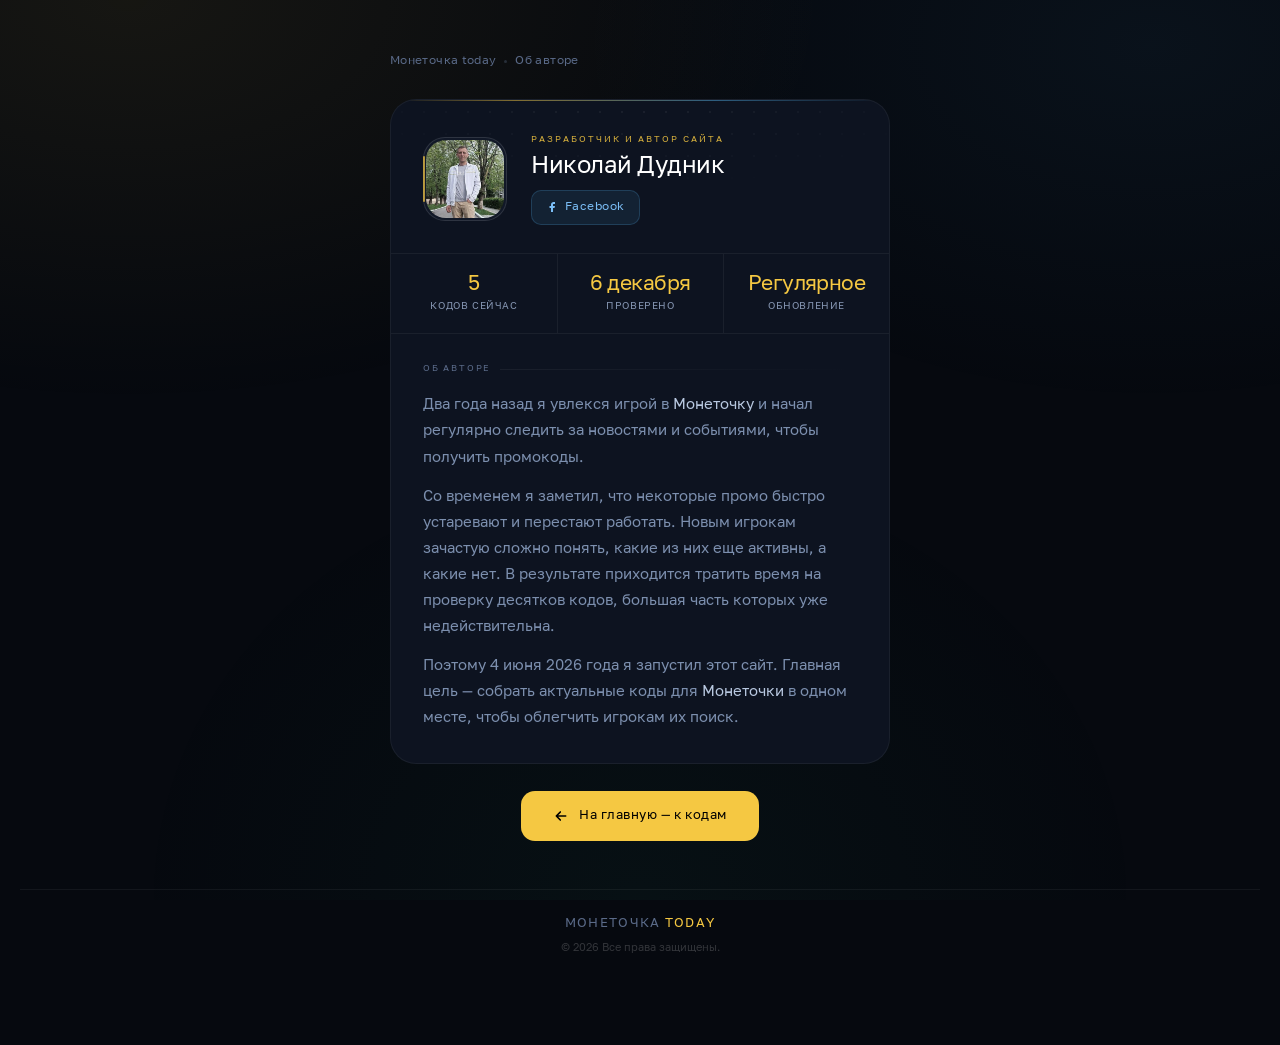
==== commit a0e8728a: "Update autor.html" ====
--- a/autor.html
+++ b/autor.html
@@ -173,8 +173,9 @@
 
       <div class="bio">
         <div class="bio-heading" aria-hidden="true">Об авторе</div>
-        <p>Я познакомился с играми в 2000 году. С тех пор мы с ними неразлучны. Люблю стратегии, ролевухи и MMORPG. Иногда захожу пострелять в CS&nbsp;1.6. Абсолютно не умею играть в гонки, хотя нравится смотреть как «гоняют» другие. Два года назад увлекся мобильным геймингом и начал играть в <strong>Монеточку.</strong></p>
-        <p>4 июня 2026 года я запустил этот сайт, чтобы игроки всегда находили актуальные коды на <strong>Монеточку</strong> в одном месте, не тратя время на поиски по различным соцсетям и мессенджерам.</p>
+        <p>Два года назад я увлекся игрой в  <strong>Монеточку</strong> и начал регулярно следить за новостями и событиями, чтобы получить промокоды.</p>
+        <p>Со временем я заметил, что некоторые промо быстро устаревают и перестают работать. Новым игрокам зачастую сложно понять, какие из них еще активны, а какие нет. В результате приходится тратить время на проверку десятков кодов, большая часть которых уже недействительна.</p>
+        <p>Поэтому 4 июня 2026 года я запустил этот сайт. Главная цель — собрать актуальные коды для <strong>Монеточки</strong> в одном месте, чтобы облегчить игрокам их поиск.</p>
       </div>
     </div>
 
